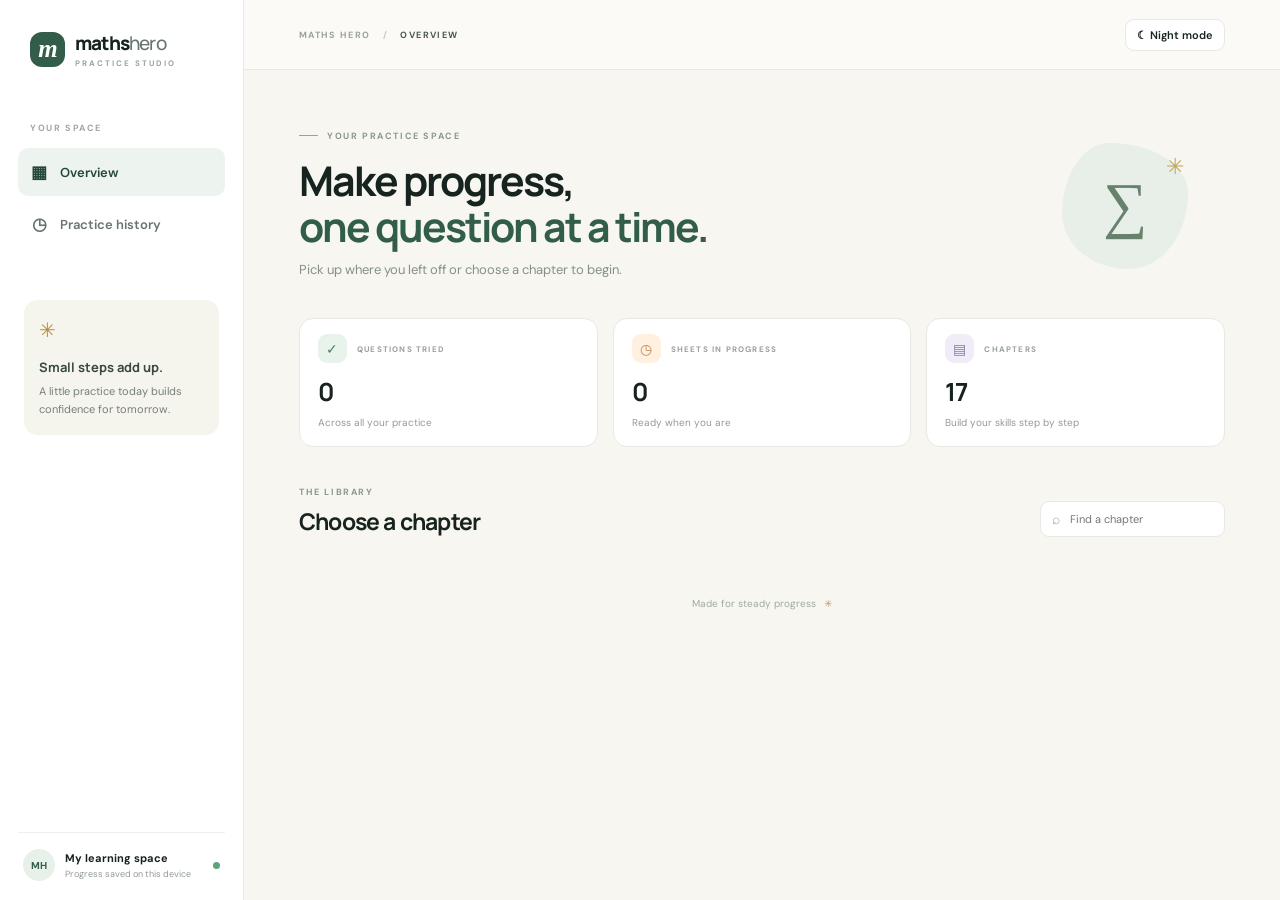
==== maths-hero-practice/index.html @ a399bcef "Add Maths Hero local practice app" ====
<!doctype html>
<html lang="en">
<head>
  <meta charset="utf-8"><meta name="viewport" content="width=device-width,initial-scale=1">
  <meta name="theme-color" content="#f7f6f1"><title>Maths Hero · Practice</title>
  <link rel="preconnect" href="https://fonts.googleapis.com"><link rel="preconnect" href="https://fonts.gstatic.com" crossorigin>
  <link href="https://fonts.googleapis.com/css2?family=DM+Sans:wght@400;500;600;700&family=Manrope:wght@400;500;600;700;800&display=swap" rel="stylesheet">
  <link rel="stylesheet" href="styles.css?v=night-mode-1">
</head>
<body>
  <div class="app-shell">
    <aside class="sidebar">
      <a class="brand" href="#home"><span class="brand-icon">m</span><span>maths<span class="brand-light">hero</span><small>PRACTICE STUDIO</small></span></a>
      <div class="side-label">YOUR SPACE</div>
      <button class="nav-item selected" data-page="home"><span class="nav-icon">▦</span> Overview</button>
      <button class="nav-item" data-page="review"><span class="nav-icon">◷</span> Practice history</button>
      <div class="sidebar-note"><span class="note-spark">✳</span><b>Small steps add up.</b><p>A little practice today builds confidence for tomorrow.</p></div>
      <div class="sidebar-bottom"><div class="avatar">MH</div><span><b>My learning space</b><small>Progress saved on this device</small></span><span class="online-dot"></span></div>
    </aside>
    <main class="main-area">
      <header class="topbar"><div class="crumb">MATHS HERO <span>/</span> <b id="top-context">OVERVIEW</b></div><div class="top-date" id="today"></div><button class="theme-toggle" id="theme-toggle" type="button" aria-label="Turn on night mode">☾ <span>Night mode</span></button><button class="mobile-menu" aria-label="Open menu">☰</button></header>
      <section id="home-page" class="page">
        <div class="welcome-row"><div><div class="eyebrow"><span class="eyebrow-line"></span> YOUR PRACTICE SPACE</div><h1>Make progress,<br><span>one question at a time.</span></h1><p class="lede">Pick up where you left off or choose a chapter to begin.</p></div><div class="welcome-mark"><span>∑</span><i>✳</i></div></div>
        <div class="stats-grid"><article class="stat-card"><div class="stat-top"><span class="stat-icon mint">✓</span><span class="stat-caption">QUESTIONS TRIED</span></div><strong id="stat-tried">0</strong><small>Across all your practice</small></article><article class="stat-card"><div class="stat-top"><span class="stat-icon peach">◷</span><span class="stat-caption">SHEETS IN PROGRESS</span></div><strong id="stat-active">0</strong><small>Ready when you are</small></article><article class="stat-card"><div class="stat-top"><span class="stat-icon lilac">▤</span><span class="stat-caption">CHAPTERS</span></div><strong id="stat-chapters">17</strong><small>Build your skills step by step</small></article></div>
        <div id="resume-wrap"></div>
        <div class="section-heading"><div><div class="eyebrow">THE LIBRARY</div><h2>Choose a chapter</h2></div><div class="search-wrap"><span>⌕</span><input id="chapter-search" placeholder="Find a chapter" aria-label="Find a chapter"></div></div>
        <div id="chapter-grid" class="chapter-grid"></div>
        <footer class="footer">Made for steady progress <span>✳</span></footer>
      </section>
      <section id="practice-page" class="page hidden"></section>
      <section id="review-page" class="page hidden"><div class="history-heading"><div><div class="eyebrow"><span class="eyebrow-line"></span> YOUR JOURNEY</div><h1 class="page-title">Practice history</h1><p class="lede">Your attempts, organized by chapter and practice sheet.</p></div><div class="history-actions"><button id="clear-history" class="clear-history" hidden>Clear history</button><button id="delete-progress" class="delete-progress" hidden>Delete all progress</button></div></div><div id="history-content"></div></section>
    </main>
  </div>
  <script src="app.js?v=night-mode-1"></script>
</body>
</html>
---- maths-hero-practice/styles.css ----
:root{--ink:#17231e;--muted:#78837c;--line:#e7e9e2;--paper:#f7f6f1;--white:#fff;--green:#315d49;--green-dark:#234636;--mint:#e4f1e9;--gold:#ecb84f;--sans:'DM Sans',sans-serif;--display:'Manrope',sans-serif}*{box-sizing:border-box}body{margin:0;background:var(--paper);color:var(--ink);font-family:var(--sans);font-size:14px}button,input{font:inherit}button{cursor:pointer}.app-shell{min-height:100vh;display:grid;grid-template-columns:244px 1fr}.sidebar{background:#fff;border-right:1px solid var(--line);padding:30px 18px 18px;display:flex;flex-direction:column;position:sticky;top:0;height:100vh}.brand{display:flex;align-items:center;gap:10px;color:var(--ink);text-decoration:none;font-family:var(--display);font-size:19px;font-weight:800;letter-spacing:-.8px;padding:0 12px}.brand-icon{width:35px;height:35px;border-radius:12px;background:var(--green);color:white;display:grid;place-items:center;font-family:Georgia,serif;font-size:25px;font-style:italic}.brand-light{font-weight:500;color:#68776e}.brand small{display:block;font:700 8px var(--sans);letter-spacing:2px;color:#9aa39c;margin-top:2px}.side-label{font-size:9px;letter-spacing:1.6px;color:#a1a8a1;font-weight:700;margin:54px 12px 12px}.nav-item{border:0;background:transparent;color:#68756d;text-align:left;padding:13px 12px;border-radius:10px;font-weight:600;font-size:13px;display:flex;gap:12px;align-items:center;margin:2px 0}.nav-item:hover,.nav-item.selected{background:#edf4ef;color:var(--green-dark)}.nav-icon{font-size:17px;width:18px;text-align:center}.sidebar-note{margin:50px 6px 0;background:#f5f4ed;border-radius:14px;padding:17px 15px;color:#39493f}.note-spark{display:block;color:#b58e43;font-size:20px;margin-bottom:15px}.sidebar-note b{font-family:var(--display);font-size:13px}.sidebar-note p{font-size:11px;line-height:1.6;color:#768077;margin:7px 0 0}.sidebar-bottom{margin-top:auto;border-top:1px solid #eff0eb;padding:16px 5px 1px;display:flex;align-items:center;gap:10px;font-size:11px}.avatar{width:32px;height:32px;border-radius:50%;background:#e7f0e9;display:grid;place-items:center;color:var(--green);font-weight:700;font-size:10px}.sidebar-bottom b,.sidebar-bottom small{display:block}.sidebar-bottom small{font-size:9px;color:#929b94;margin-top:3px}.online-dot{margin-left:auto;width:7px;height:7px;border-radius:50%;background:#5da579}.main-area{min-width:0}.topbar{height:70px;border-bottom:1px solid var(--line);display:flex;align-items:center;justify-content:space-between;padding:0 5.3%;background:rgba(255,255,255,.42)}.crumb{font-size:9px;font-weight:700;letter-spacing:1.35px;color:#9aa29b}.crumb span{padding:0 9px;color:#c5cac4}.crumb b{color:#48594f}.top-date{font-size:11px;color:#808a83}.mobile-menu{display:none;border:0;background:none;font-size:19px}.page{max-width:1190px;margin:auto;padding:48px 5.3% 32px}.welcome-row{display:flex;align-items:center;justify-content:space-between;min-height:175px}.eyebrow{font-size:9px;letter-spacing:1.6px;color:#8b978e;font-weight:700;display:flex;align-items:center;gap:9px}.eyebrow-line{display:inline-block;width:19px;height:1px;background:#bc9b5c}.welcome-row h1,.page-title{font:700 clamp(30px,3.2vw,43px)/1.13 var(--display);letter-spacing:-2px;margin:15px 0 10px}.welcome-row h1 span{color:var(--green)}.lede{color:#849087;font-size:13px;margin:0;line-height:1.7}.welcome-mark{width:126px;height:126px;background:#e8eee8;border-radius:38% 62% 47% 53%/56% 40% 60% 44%;display:grid;place-items:center;position:relative;margin-right:4%;color:#66816c}.welcome-mark span{font:italic 62px Georgia}.welcome-mark i{position:absolute;right:4px;top:9px;color:#c4a65e;font-style:normal;font-size:22px}.stats-grid{display:grid;grid-template-columns:repeat(3,1fr);gap:15px;margin:25px 0 26px}.stat-card{border:1px solid var(--line);background:#fff;border-radius:14px;padding:15px 18px 16px}.stat-top{display:flex;align-items:center;gap:10px}.stat-icon{width:29px;height:29px;border-radius:9px;display:grid;place-items:center;font-size:14px}.mint{background:#e8f4eb;color:#49815e}.peach{background:#fff0df;color:#bd8651}.lilac{background:#f0edf8;color:#897ab2}.stat-caption{font-size:8px;letter-spacing:1.2px;color:#99a199;font-weight:700}.stat-card strong{display:block;font:700 25px var(--display);letter-spacing:-1px;margin:11px 0 3px}.stat-card small{color:#929b94;font-size:10px}.resume-card{background:var(--green);color:white;border-radius:15px;padding:18px 22px;display:flex;align-items:center;justify-content:space-between;margin:0 0 36px;box-shadow:0 8px 25px #315d4917}.resume-copy{display:flex;align-items:center;gap:15px}.resume-icon{width:38px;height:38px;border-radius:12px;background:#ffffff1b;display:grid;place-items:center;font-size:17px}.resume-card small{font-size:9px;letter-spacing:1.2px;text-transform:uppercase;color:#c1d7c9}.resume-card b{display:block;font:700 15px var(--display);margin-top:4px}.resume-card p{font-size:10px;color:#c4d7ca;margin:4px 0 0}.resume-action{border:1px solid #ffffff55;background:#fff;color:var(--green);font-weight:700;border-radius:9px;padding:10px 15px;font-size:11px}.section-heading{display:flex;justify-content:space-between;align-items:end;margin:39px 0 17px}.section-heading h2{font:700 23px var(--display);letter-spacing:-.8px;margin:7px 0 0}.search-wrap{display:flex;gap:8px;align-items:center;border:1px solid var(--line);background:#fff;border-radius:9px;padding:0 11px;height:36px;color:#9ca59d}.search-wrap input{border:0;outline:0;width:145px;font-size:11px;color:var(--ink)}.chapter-grid{display:grid;grid-template-columns:repeat(3,1fr);gap:13px}.chapter-card{position:relative;text-align:left;border:1px solid var(--line);border-radius:13px;background:white;padding:16px 16px 13px;min-height:119px;transition:.18s;overflow:hidden;color:var(--ink)}.chapter-card:hover{transform:translateY(-2px);box-shadow:0 8px 22px #1e3d2812;border-color:#cbd9ce}.chapter-head{display:flex;justify-content:space-between;align-items:center;margin-bottom:13px}.chapter-num{font:700 9px var(--display);letter-spacing:.7px;color:#87968b}.chapter-symbol{width:28px;height:28px;border-radius:9px;display:grid;place-items:center;background:#f2f4ee;color:var(--green);font:italic 15px Georgia}.chapter-card h3{font:700 13px/1.35 var(--display);letter-spacing:-.2px;margin:0 0 6px}.chapter-meta{font-size:10px;color:#929a93}.chapter-status{position:absolute;right:15px;bottom:13px;color:var(--green);font-size:9px;font-weight:700}.chapter-status.muted{color:#a5aaa4}.chapter-progress{height:3px;background:#edf0eb;border-radius:4px;margin-top:13px;overflow:hidden}.chapter-progress span{display:block;height:100%;background:#6e9a79;border-radius:4px}.footer{text-align:center;margin:43px 0 0;color:#a0a8a0;font-size:10px}.footer span{color:#b79d60;padding-left:5px}.hidden{display:none!important}.sheet-list{display:grid;grid-template-columns:repeat(2,1fr);gap:12px;margin-top:24px}.sheet-card{background:white;border:1px solid var(--line);border-radius:13px;padding:19px;display:flex;align-items:center;gap:13px}.sheet-card .sheet-mark{width:38px;height:38px;border-radius:11px;background:#edf4ef;display:grid;place-items:center;color:var(--green);font-size:16px}.sheet-card h3{font:700 13px var(--display);margin:0 0 5px}.sheet-card p{font-size:10px;color:#8a948c;margin:0}.sheet-card button{margin-left:auto;border:0;background:var(--green);color:white;padding:9px 12px;border-radius:8px;font-size:10px;font-weight:700;white-space:nowrap}.back-link{border:0;background:none;padding:0;color:#6f7e73;font-size:11px;font-weight:600;margin:2px 0 24px}.practice-header{display:flex;align-items:center;justify-content:space-between;margin-bottom:24px}.practice-header button{border:1px solid var(--line);background:#fff;border-radius:8px;padding:9px 12px;color:#66736a;font-size:10px}.practice-card{background:white;border:1px solid var(--line);border-radius:18px;padding:26px;max-width:800px;margin:0 auto}.practice-card-top{display:flex;justify-content:space-between;align-items:center}.practice-card-top small{font-size:9px;color:#849087;letter-spacing:1px;font-weight:700}.progress-bar{height:5px;background:#eef0eb;border-radius:5px;margin:15px 0 29px}.progress-bar span{display:block;height:100%;background:#668f70;border-radius:5px;transition:width .2s}.question-label{font-size:10px;color:#9aa29a;letter-spacing:1px;font-weight:700}.question-text{font:600 clamp(23px,3vw,34px)/1.5 var(--display);letter-spacing:-.7px;margin:16px 0 24px;white-space:pre-wrap}.answer-row{display:flex;gap:10px}.answer-row input{height:45px;flex:1;border:1px solid #e3e7e0;border-radius:9px;padding:0 13px;outline-color:#6c9274}.primary-btn{border:0;border-radius:9px;background:var(--green);color:white;font-weight:700;padding:0 21px}.answer-feedback{margin:15px 0 0;padding:12px;background:#f7f6f1;border-radius:9px;color:#6b776e;font-size:11px;line-height:1.6}.rating-row{display:flex;gap:10px;margin-top:17px}.rating-row button{flex:1;border:1px solid var(--line);background:white;border-radius:9px;padding:11px 8px;font-size:10px;font-weight:700;color:#58675e}.rating-row button:hover{border-color:#a4b9a8;background:#f3f7f3}.completion{text-align:center;padding:44px 15px}.completion .complete-star{font-size:40px;color:#bd9b51}.completion h2{font:700 25px var(--display)}.completion p{color:#7c887f;line-height:1.7}.empty-state{background:#fff;border:1px solid var(--line);border-radius:13px;padding:22px;color:#7f8a82;font-size:12px;line-height:1.7;margin:20px 0}.history-list{margin-top:25px}.history-row{background:#fff;border:1px solid var(--line);border-radius:12px;padding:15px 17px;display:grid;grid-template-columns:1fr auto;gap:8px 15px;margin-bottom:9px}.history-row b{font:700 12px var(--display)}.history-row small{color:#89938b;font-size:10px}.history-row p{grid-column:1/-1;margin:3px 0 0;color:#5c6960;font-size:11px;line-height:1.6}.rating-pill{align-self:start;border-radius:20px;padding:5px 9px;font-size:9px;font-weight:700;background:#edf4ef;color:var(--green)}.rating-pill.review{background:#fff3e5;color:#a47743}.chapter-intro{display:flex;align-items:start;justify-content:space-between}.chapter-intro h1{margin-bottom:7px}.total-pill{border-radius:20px;background:#e9efe9;color:#5c7c64;padding:8px 12px;font-size:10px;font-weight:700;margin-top:22px}
@media(max-width:900px){.app-shell{grid-template-columns:205px 1fr}.chapter-grid{grid-template-columns:repeat(2,1fr)}.sidebar{padding-inline:12px}.page{padding-inline:4%}}
@media(max-width:650px){.app-shell{display:block}.sidebar{display:none;position:fixed;z-index:5;width:240px;box-shadow:8px 0 25px #18291b20}.sidebar.open{display:flex}.topbar{height:58px;padding:0 18px}.top-date{display:none}.mobile-menu{display:block}.page{padding:30px 18px}.welcome-row{min-height:160px}.welcome-mark{width:82px;height:82px;border-radius:30px}.welcome-mark span{font-size:45px}.welcome-row h1{font-size:32px}.stats-grid{gap:8px}.stat-card{padding:12px 10px}.stat-caption{font-size:7px;letter-spacing:.7px}.stat-card strong{font-size:22px}.stat-card small{font-size:8px}.chapter-grid{grid-template-columns:1fr;gap:9px}.chapter-card{min-height:108px}.section-heading{align-items:start;gap:12px;flex-direction:column}.search-wrap{width:100%}.search-wrap input{width:100%}.resume-card{padding:15px;gap:10px}.resume-action{padding:9px;font-size:9px}.sheet-list{grid-template-columns:1fr}.practice-card{padding:18px}.answer-row{flex-direction:column}.primary-btn{height:43px}.rating-row{flex-direction:column}.chapter-intro h1{font-size:32px}.total-pill{font-size:8px;padding:7px 9px}.welcome-mark{margin-right:0}}

.source-link{display:block;margin-top:6px;padding:0;border:0;background:transparent;color:#678170;font-size:9px;text-decoration:none}.source-link:hover{text-decoration:underline}.pdf-shade{position:fixed;inset:0;z-index:30;background:#14251dc9;display:grid;place-items:center;padding:24px}.pdf-dialog{width:min(1100px,100%);height:min(88vh,900px);background:#fff;border-radius:14px;overflow:hidden;display:flex;flex-direction:column;box-shadow:0 24px 80px #0005}.pdf-dialog header{height:48px;flex:none;display:flex;align-items:center;justify-content:space-between;padding:0 16px;border-bottom:1px solid var(--line);font-size:12px;font-weight:600}.pdf-close{width:30px;height:30px;border:0;border-radius:8px;background:#f2f4f0;color:var(--ink);font-size:22px;line-height:1}.pdf-dialog iframe{width:100%;height:100%;border:0;background:#f2f2f2}@media(max-width:600px){.pdf-shade{padding:8px}.pdf-dialog{height:94vh;border-radius:10px}}

.theme-toggle{border:1px solid var(--line);border-radius:9px;background:var(--white);color:var(--ink);padding:8px 11px;font-size:11px;font-weight:600;white-space:nowrap}.theme-toggle:hover{border-color:#9ab29e}
body.night-mode{--ink:#e8eee9;--muted:#a3aea6;--line:#343e38;--paper:#141916;--white:#1d2420;--green:#315d49;--green-dark:#c5d8ca;--mint:#263b2e;background:var(--paper);color:var(--ink);color-scheme:dark}
body.night-mode .sidebar,body.night-mode .stat-card,body.night-mode .chapter-card,body.night-mode .sheet-card,body.night-mode .practice-card,body.night-mode .history-row,body.night-mode .history-question,body.night-mode .wrong-answer,body.night-mode .empty-state,body.night-mode .resume-modal,body.night-mode .step-btn,body.night-mode .modal-secondary,body.night-mode .practice-header button,body.night-mode .rating-row button,body.night-mode .mcq-option,body.night-mode .search-wrap,body.night-mode .score-metrics>div{background:var(--white);color:var(--ink);border-color:var(--line)}
body.night-mode .topbar{background:#191f1b}body.night-mode .brand-light,body.night-mode .crumb b,body.night-mode .nav-item,body.night-mode .practice-header button,body.night-mode .history-row p,body.night-mode .history-question p,body.night-mode .wrong-answer p,body.night-mode .rating-row button,body.night-mode .mcq-option{color:#c4cec7}body.night-mode .nav-item:hover,body.night-mode .nav-item.selected{background:#26362c;color:#d3e4d7}body.night-mode .sidebar-note{background:#222a25;color:#e2e9e3}body.night-mode .sidebar-note p,body.night-mode .lede,body.night-mode .top-date,body.night-mode .question-text,body.night-mode .answer-feedback,body.night-mode .wrong-answer .answer-explanation{color:#b4c0b7}body.night-mode .sidebar-bottom{border-color:var(--line)}body.night-mode .avatar,body.night-mode .stat-icon.mint{background:#263b2e;color:#add0b4}body.night-mode .welcome-mark{background:#202b24;color:#9db8a2}body.night-mode .search-wrap input,body.night-mode .answer-row input,body.night-mode .jump-control input{background:#151b17;color:var(--ink);border-color:#3a453e}body.night-mode .progress-bar{background:#303a33}body.night-mode .answer-feedback,body.night-mode .wrong-answer .answer-explanation{background:#232b25}body.night-mode .answer-feedback.right{background:#20372a;color:#a9d2b0}body.night-mode .answer-feedback.wrong{background:#382720;color:#edb497}body.night-mode .answer-feedback.neutral{background:#292b25;color:#d0c8a7}body.night-mode .rating-pill,body.night-mode .total-pill{background:#26392d;color:#bad4c0}body.night-mode .rating-pill.review{background:#3a3023;color:#e3c18e}body.night-mode .delete-progress{background:#352321;color:#f0a9a0;border-color:#66403b}body.night-mode .clear-history{background:#202722;color:#c6d0c8;border-color:var(--line)}body.night-mode .pdf-dialog{background:#1d2420;color:var(--ink)}body.night-mode .pdf-dialog header{background:#1d2420;border-color:var(--line)}body.night-mode .pdf-close{background:#2b342e;color:var(--ink)}body.night-mode .theme-toggle{background:#202722;color:#e1e9e3;border-color:#3b463e}
@media(max-width:650px){.theme-toggle{padding:7px 8px;font-size:10px}.theme-toggle span{display:none}}
.sheet-info{min-width:0;flex:1}
.chapter-card{display:flex;flex-direction:column;align-items:stretch;min-height:148px}
.chapter-card .chapter-progress{margin-top:auto}
.chapter-card .chapter-status{position:static;align-self:flex-end;margin-top:8px;line-height:1.4}
.history-heading{display:flex;align-items:center;justify-content:space-between;gap:18px}
.history-actions{display:flex;align-items:center;gap:9px;flex-wrap:wrap;justify-content:flex-end}
.clear-history{flex:none;border:1px solid var(--line);border-radius:8px;background:#fff;color:#758078;padding:9px 13px;font-size:10px;font-weight:600}
.clear-history:hover{border-color:#d7b6aa;color:#9c5545;background:#fffaf8}
.delete-progress{flex:none;border:1px solid #efcfca;border-radius:8px;background:#fff5f3;color:#a34036;padding:9px 13px;font-size:10px;font-weight:700}
.delete-progress:hover{border-color:#d98f84;background:#fde9e5;color:#8c2f27}
.clear-history[hidden]{display:none}
.delete-progress[hidden]{display:none}
.history-session{font:inherit;color:inherit;text-align:left;width:100%;cursor:pointer;transition:border-color .15s,box-shadow .15s}
.history-session:hover{border-color:#bfd0c2;box-shadow:0 5px 16px #1e3d280c}
.history-session>span:first-child{min-width:0}
.history-session b,.history-session small{display:block}
.history-session b{margin-bottom:5px}
.history-question{background:#fff;border:1px solid var(--line);border-radius:12px;padding:18px 20px;margin:10px 0}
.history-question-top{display:flex;justify-content:space-between;align-items:center;gap:12px;color:#929b94;font-size:9px;font-weight:700;letter-spacing:.8px}
.history-question-prompt{margin:16px 0;color:var(--ink);font:600 17px/1.6 var(--sans);white-space:pre-wrap}
.history-question-prompt .question-translation{font-size:15px}
.history-question p{margin:7px 0;color:#657168;font-size:11px;line-height:1.65}
.history-question p b{color:var(--ink)}
.history-detail-header{margin:0 0 20px}
.history-detail-header .back-link{display:block;margin-bottom:18px}
.history-detail-header h2{font:700 21px var(--display);margin:8px 0 5px}
.question-text{max-width:760px;font:600 clamp(21px,2.5vw,28px)/1.5 var(--display);letter-spacing:-.35px;margin:18px 0 25px}
.mcq-group{min-width:0;border:0;margin:0;padding:0}
.mcq-group legend.question-text{display:block;float:none;width:100%;padding:0}
.question-primary{display:block}
.question-translation{display:block;margin-top:14px;padding:11px 14px;border-left:2px solid #dce6dc;border-radius:0 9px 9px 0;background:#f8f9f6;color:#59685e;font:500 clamp(16px,1.7vw,19px)/1.75 'Nirmala UI','Noto Sans Devanagari',var(--sans);letter-spacing:0}
.mcq-options{display:grid;grid-template-columns:1fr 1fr;gap:12px;margin:6px 0 16px}
.mcq-option{position:relative;min-height:56px;border:1px solid #e3e8e1;border-radius:10px;background:#fff;color:#34443a;text-align:left;padding:12px 14px;display:flex;align-items:center;gap:12px;line-height:1.45;transition:.15s;cursor:pointer}
.mcq-input{position:absolute;width:1px;height:1px;opacity:0;pointer-events:none}
.mcq-option:focus-within{outline:3px solid #a7c1aa;outline-offset:2px}
.mcq-option:hover{border-color:#9bb5a0;background:#f8fbf8}
.mcq-option.selected{border:1.5px solid #537b5d;background:#eff6f0;color:#264b34}
.option-letter{width:26px;height:26px;flex:none;border-radius:50%;background:#f0f2ed;display:grid;place-items:center;font-size:10px;font-weight:700;color:#708076}
.selected .option-letter{background:#dbeadd;color:#315d49}.option-check{margin-left:auto;color:#315d49;font-weight:800}
.answer-feedback.right{background:#edf6ef;color:#3c7450}.answer-feedback.wrong{background:#fff1e9;color:#a85f3d}.answer-feedback.neutral{background:#f6f5ef}
.question-controls{border-top:1px solid #eef0eb;margin-top:24px;padding-top:16px;display:flex;align-items:center;justify-content:space-between;gap:10px}
.step-btn,.modal-secondary{background:#fff;border:1px solid var(--line);border-radius:8px;padding:9px 12px;color:#59685e;font-weight:600;font-size:10px}
.step-btn:disabled{opacity:.38;cursor:default}.jump-control{font-size:10px;color:#849087;display:flex;align-items:center;gap:6px}
.jump-control input{width:58px;border:1px solid var(--line);border-radius:6px;padding:6px;text-align:center;color:var(--ink)}
.submit-row{display:flex;align-items:center;justify-content:space-between;margin-top:15px;color:#879188;font-size:10px}
.submit-practice{border:0;background:#315d49;color:#fff;font-size:10px;font-weight:700;padding:10px 15px;border-radius:8px}
.modal-shade{position:fixed;inset:0;background:#14251db3;display:grid;place-items:center;z-index:10;padding:20px}
.resume-modal{width:min(460px,100%);border-radius:17px;background:#fff;padding:26px;box-shadow:0 20px 70px #1022184d}
.resume-modal h2{font:700 23px var(--display);letter-spacing:-.7px;margin:12px 0 8px}.resume-modal p{font-size:12px;color:#77837a;line-height:1.8;margin:0 0 20px}
.modal-actions{display:flex;justify-content:flex-end;gap:8px;flex-wrap:wrap}.modal-actions .primary-btn{padding:0 16px;height:37px;font-size:10px}
.score-number{font:800 48px var(--display);letter-spacing:-2px;color:var(--green);margin:18px 0 2px}
.score-number span{font-size:22px;color:#91a096;letter-spacing:-1px}.report-actions{display:flex;justify-content:center;gap:9px;margin-top:22px}
.report-actions .primary-btn{height:41px;padding:0 16px;font-size:10px}
@media(max-width:900px){.sheet-list{grid-template-columns:1fr}.sheet-card{min-width:0}.sheet-card p{line-height:1.5}.sheet-card button{flex:none}}
@media(max-width:650px){.mcq-options{grid-template-columns:1fr}.question-controls{gap:6px}.jump-control{font-size:9px}.jump-control input{width:48px}.step-btn{padding:8px}.submit-row{align-items:flex-start;gap:8px}.report-actions{flex-direction:column}.report-actions button{height:42px}}
.review-section{max-width:850px;margin:28px auto 0}.review-section>.eyebrow{color:#9a7150}.review-section h2{font:700 21px var(--display);margin:8px 0 16px}.review-section h2 span{font:600 12px var(--sans);color:var(--muted);margin-left:5px}.wrong-answer{background:white;border:1px solid var(--line);border-radius:13px;padding:20px 22px;margin:10px 0}.wrong-answer .question-label{font-size:9px;color:#a47743}.wrong-answer h3{font:600 15px/1.6 var(--sans);white-space:pre-wrap;margin:7px 0 13px}.wrong-answer p{font-size:12px;color:#657168;line-height:1.65;margin:7px 0}.wrong-answer p b{color:var(--ink)}.wrong-answer .answer-explanation{background:#f5f7f2;border-radius:9px;padding:11px 13px;margin-top:13px}.practice-card.completion{max-width:850px;margin:0 auto}
.question-meta{display:flex;align-items:center;justify-content:space-between}.question-clock{display:flex;align-items:baseline;gap:8px;color:var(--green)}.question-clock span,.score-metrics small{font-size:8px;font-weight:700;letter-spacing:1px;color:#99a199}.question-clock b{font:700 15px var(--display);font-variant-numeric:tabular-nums}.score-metrics{display:flex;justify-content:center;gap:12px;margin:18px auto}.score-metrics>div{min-width:150px;border:1px solid var(--line);border-radius:10px;padding:11px 14px}.score-metrics small,.score-metrics b{display:block}.score-metrics b{font:700 19px var(--display);margin-top:5px}.wrong-page-heading{max-width:850px;margin:0 auto 20px}.wrong-page-heading .page-title{margin:9px 0 5px}
.wrong-count{align-self:center;color:var(--muted);font-size:11px}
body.night-mode .welcome-row h1 span{color:#a6c6ad}body.night-mode .chapter-symbol{background:#2b342e;color:#c7dccb}body.night-mode .chapter-progress{background:#303a33}body.night-mode .chapter-status{color:#b5d0ba}body.night-mode .chapter-card:hover{border-color:#53685a;box-shadow:0 8px 22px #0003}body.night-mode .stat-icon.peach{background:#3a3023;color:#e0bd82}body.night-mode .stat-icon.lilac{background:#322d3e;color:#c2b1e2}body.night-mode .stat-caption,body.night-mode .chapter-num,body.night-mode .question-label,body.night-mode .side-label{color:#aab5ad}body.night-mode .chapter-meta,body.night-mode .stat-card small,body.night-mode .sidebar-bottom small{color:#aab3ac}body.night-mode .mcq-option:hover,body.night-mode .rating-row button:hover{background:#253029;border-color:#67806d}
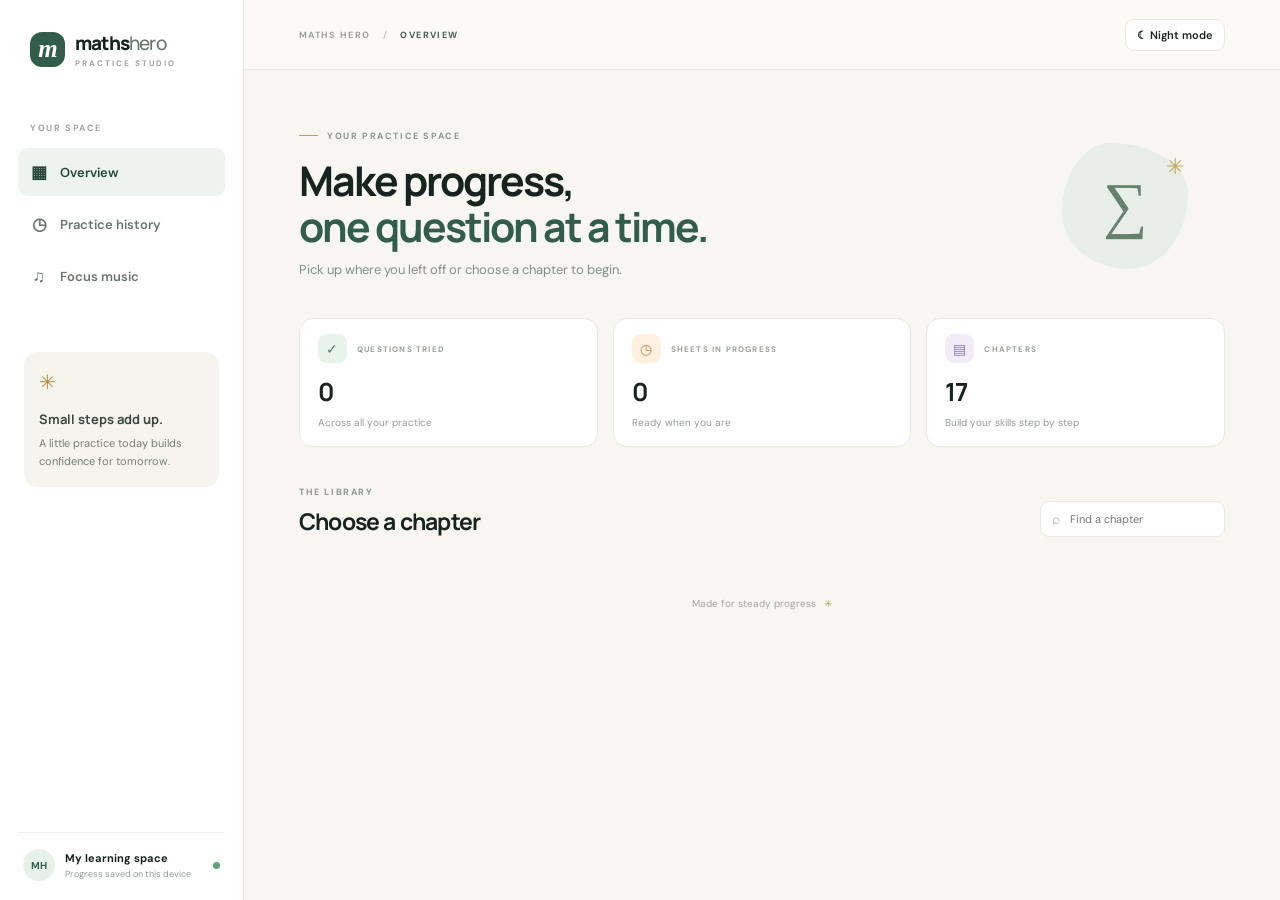
==== commit e9959f55: "Refresh practice app assets for fraction rendering" ====
--- a/maths-hero-practice/index.html
+++ b/maths-hero-practice/index.html
@@ -5,7 +5,7 @@
   <meta name="theme-color" content="#f7f6f1"><title>Maths Hero · Practice</title>
   <link rel="preconnect" href="https://fonts.googleapis.com"><link rel="preconnect" href="https://fonts.gstatic.com" crossorigin>
   <link href="https://fonts.googleapis.com/css2?family=DM+Sans:wght@400;500;600;700&family=Manrope:wght@400;500;600;700;800&display=swap" rel="stylesheet">
-  <link rel="stylesheet" href="styles.css?v=night-mode-1">
+  <link rel="stylesheet" href="styles.css?v=format-mcq-fractions-20261017">
 </head>
 <body>
   <div class="app-shell">
@@ -14,6 +14,7 @@
       <div class="side-label">YOUR SPACE</div>
       <button class="nav-item selected" data-page="home"><span class="nav-icon">▦</span> Overview</button>
       <button class="nav-item" data-page="review"><span class="nav-icon">◷</span> Practice history</button>
+      <button class="nav-item" data-page="music"><span class="nav-icon">♫</span> Focus music</button>
       <div class="sidebar-note"><span class="note-spark">✳</span><b>Small steps add up.</b><p>A little practice today builds confidence for tomorrow.</p></div>
       <div class="sidebar-bottom"><div class="avatar">MH</div><span><b>My learning space</b><small>Progress saved on this device</small></span><span class="online-dot"></span></div>
     </aside>
@@ -28,9 +29,31 @@
         <footer class="footer">Made for steady progress <span>✳</span></footer>
       </section>
       <section id="practice-page" class="page hidden"></section>
+      <section id="music-page" class="page hidden">
+        <div class="music-heading"><div><div class="eyebrow"><span class="eyebrow-line"></span> STUDY MODE</div><h1 class="page-title">Focus music</h1><p class="lede">Play long tracks or playlists from your Navidrome library while you study.</p></div><div class="music-mark" aria-hidden="true">♫</div></div>
+        <form id="music-connect-form" class="music-connect-card">
+          <div class="music-card-heading"><div><div class="eyebrow">YOUR MUSIC SERVER</div><h2>Connect Navidrome</h2><p>Create your account at <a href="http://127.0.0.1:4533" target="_blank" rel="noopener">Navidrome setup ↗</a>, then sign in here. Remembered credentials are encrypted for your Windows account.</p></div><span class="music-server-icon">♫</span></div>
+          <div class="music-connect-fields"><label>Server address<input id="music-server-url" type="url" placeholder="http://localhost:4533" required autocomplete="url"></label><label>Username<input id="music-username" type="text" placeholder="Navidrome username" required autocomplete="username"></label><label>Password<input id="music-password" type="password" placeholder="Navidrome password" required autocomplete="current-password"></label></div>
+          <label class="music-remember"><input id="music-remember" type="checkbox" checked><span>Remember this connection on this Windows account</span></label>
+          <div class="music-connect-actions"><p id="music-status" role="status">Your Navidrome server needs a music library and at least one playlist.</p><button class="primary-btn" id="music-connect" type="submit">Connect</button></div>
+          <div class="music-error" id="music-error" role="alert"></div>
+        </form>
+        <section class="music-library-card hidden" id="music-library">
+          <div class="music-card-heading"><div><div class="eyebrow">YOUR LIBRARY</div><h2>Choose a focus playlist</h2><p id="music-playlist-count">Your playlists from Navidrome.</p></div><button class="music-disconnect" id="music-disconnect" type="button">Disconnect</button></div>
+          <div class="music-playlist-picker"><label for="music-playlist">PLAYLIST</label><select id="music-playlist"><option value="">Choose a playlist</option></select></div>
+          <div id="music-track-list" class="music-track-list"><div class="music-empty">Connect to see your playlists.</div></div>
+          <p class="music-note">Playback continues when you switch to Overview, a chapter, or Practice history.</p>
+        </section>
+      </section>
       <section id="review-page" class="page hidden"><div class="history-heading"><div><div class="eyebrow"><span class="eyebrow-line"></span> YOUR JOURNEY</div><h1 class="page-title">Practice history</h1><p class="lede">Your attempts, organized by chapter and practice sheet.</p></div><div class="history-actions"><button id="clear-history" class="clear-history" hidden>Clear history</button><button id="delete-progress" class="delete-progress" hidden>Delete all progress</button></div></div><div id="history-content"></div></section>
     </main>
   </div>
-  <script src="app.js?v=night-mode-1"></script>
+  <div id="music-dock" class="music-dock hidden"><div class="music-dock-now"><span class="music-playing-indicator">♫</span><span><small>NOW PLAYING</small><b id="music-now-title">Choose a focus track</b></span></div><audio id="focus-audio" controls preload="none"></audio></div>
+  <script src="app.js?v=format-mcq-fractions-20261017"></script>
 </body>
 </html>
+
+
+
+
+
--- a/maths-hero-practice/styles.css
+++ b/maths-hero-practice/styles.css
@@ -1,70 +1,80 @@
-:root{--ink:#17231e;--muted:#78837c;--line:#e7e9e2;--paper:#f7f6f1;--white:#fff;--green:#315d49;--green-dark:#234636;--mint:#e4f1e9;--gold:#ecb84f;--sans:'DM Sans',sans-serif;--display:'Manrope',sans-serif}*{box-sizing:border-box}body{margin:0;background:var(--paper);color:var(--ink);font-family:var(--sans);font-size:14px}button,input{font:inherit}button{cursor:pointer}.app-shell{min-height:100vh;display:grid;grid-template-columns:244px 1fr}.sidebar{background:#fff;border-right:1px solid var(--line);padding:30px 18px 18px;display:flex;flex-direction:column;position:sticky;top:0;height:100vh}.brand{display:flex;align-items:center;gap:10px;color:var(--ink);text-decoration:none;font-family:var(--display);font-size:19px;font-weight:800;letter-spacing:-.8px;padding:0 12px}.brand-icon{width:35px;height:35px;border-radius:12px;background:var(--green);color:white;display:grid;place-items:center;font-family:Georgia,serif;font-size:25px;font-style:italic}.brand-light{font-weight:500;color:#68776e}.brand small{display:block;font:700 8px var(--sans);letter-spacing:2px;color:#9aa39c;margin-top:2px}.side-label{font-size:9px;letter-spacing:1.6px;color:#a1a8a1;font-weight:700;margin:54px 12px 12px}.nav-item{border:0;background:transparent;color:#68756d;text-align:left;padding:13px 12px;border-radius:10px;font-weight:600;font-size:13px;display:flex;gap:12px;align-items:center;margin:2px 0}.nav-item:hover,.nav-item.selected{background:#edf4ef;color:var(--green-dark)}.nav-icon{font-size:17px;width:18px;text-align:center}.sidebar-note{margin:50px 6px 0;background:#f5f4ed;border-radius:14px;padding:17px 15px;color:#39493f}.note-spark{display:block;color:#b58e43;font-size:20px;margin-bottom:15px}.sidebar-note b{font-family:var(--display);font-size:13px}.sidebar-note p{font-size:11px;line-height:1.6;color:#768077;margin:7px 0 0}.sidebar-bottom{margin-top:auto;border-top:1px solid #eff0eb;padding:16px 5px 1px;display:flex;align-items:center;gap:10px;font-size:11px}.avatar{width:32px;height:32px;border-radius:50%;background:#e7f0e9;display:grid;place-items:center;color:var(--green);font-weight:700;font-size:10px}.sidebar-bottom b,.sidebar-bottom small{display:block}.sidebar-bottom small{font-size:9px;color:#929b94;margin-top:3px}.online-dot{margin-left:auto;width:7px;height:7px;border-radius:50%;background:#5da579}.main-area{min-width:0}.topbar{height:70px;border-bottom:1px solid var(--line);display:flex;align-items:center;justify-content:space-between;padding:0 5.3%;background:rgba(255,255,255,.42)}.crumb{font-size:9px;font-weight:700;letter-spacing:1.35px;color:#9aa29b}.crumb span{padding:0 9px;color:#c5cac4}.crumb b{color:#48594f}.top-date{font-size:11px;color:#808a83}.mobile-menu{display:none;border:0;background:none;font-size:19px}.page{max-width:1190px;margin:auto;padding:48px 5.3% 32px}.welcome-row{display:flex;align-items:center;justify-content:space-between;min-height:175px}.eyebrow{font-size:9px;letter-spacing:1.6px;color:#8b978e;font-weight:700;display:flex;align-items:center;gap:9px}.eyebrow-line{display:inline-block;width:19px;height:1px;background:#bc9b5c}.welcome-row h1,.page-title{font:700 clamp(30px,3.2vw,43px)/1.13 var(--display);letter-spacing:-2px;margin:15px 0 10px}.welcome-row h1 span{color:var(--green)}.lede{color:#849087;font-size:13px;margin:0;line-height:1.7}.welcome-mark{width:126px;height:126px;background:#e8eee8;border-radius:38% 62% 47% 53%/56% 40% 60% 44%;display:grid;place-items:center;position:relative;margin-right:4%;color:#66816c}.welcome-mark span{font:italic 62px Georgia}.welcome-mark i{position:absolute;right:4px;top:9px;color:#c4a65e;font-style:normal;font-size:22px}.stats-grid{display:grid;grid-template-columns:repeat(3,1fr);gap:15px;margin:25px 0 26px}.stat-card{border:1px solid var(--line);background:#fff;border-radius:14px;padding:15px 18px 16px}.stat-top{display:flex;align-items:center;gap:10px}.stat-icon{width:29px;height:29px;border-radius:9px;display:grid;place-items:center;font-size:14px}.mint{background:#e8f4eb;color:#49815e}.peach{background:#fff0df;color:#bd8651}.lilac{background:#f0edf8;color:#897ab2}.stat-caption{font-size:8px;letter-spacing:1.2px;color:#99a199;font-weight:700}.stat-card strong{display:block;font:700 25px var(--display);letter-spacing:-1px;margin:11px 0 3px}.stat-card small{color:#929b94;font-size:10px}.resume-card{background:var(--green);color:white;border-radius:15px;padding:18px 22px;display:flex;align-items:center;justify-content:space-between;margin:0 0 36px;box-shadow:0 8px 25px #315d4917}.resume-copy{display:flex;align-items:center;gap:15px}.resume-icon{width:38px;height:38px;border-radius:12px;background:#ffffff1b;display:grid;place-items:center;font-size:17px}.resume-card small{font-size:9px;letter-spacing:1.2px;text-transform:uppercase;color:#c1d7c9}.resume-card b{display:block;font:700 15px var(--display);margin-top:4px}.resume-card p{font-size:10px;color:#c4d7ca;margin:4px 0 0}.resume-action{border:1px solid #ffffff55;background:#fff;color:var(--green);font-weight:700;border-radius:9px;padding:10px 15px;font-size:11px}.section-heading{display:flex;justify-content:space-between;align-items:end;margin:39px 0 17px}.section-heading h2{font:700 23px var(--display);letter-spacing:-.8px;margin:7px 0 0}.search-wrap{display:flex;gap:8px;align-items:center;border:1px solid var(--line);background:#fff;border-radius:9px;padding:0 11px;height:36px;color:#9ca59d}.search-wrap input{border:0;outline:0;width:145px;font-size:11px;color:var(--ink)}.chapter-grid{display:grid;grid-template-columns:repeat(3,1fr);gap:13px}.chapter-card{position:relative;text-align:left;border:1px solid var(--line);border-radius:13px;background:white;padding:16px 16px 13px;min-height:119px;transition:.18s;overflow:hidden;color:var(--ink)}.chapter-card:hover{transform:translateY(-2px);box-shadow:0 8px 22px #1e3d2812;border-color:#cbd9ce}.chapter-head{display:flex;justify-content:space-between;align-items:center;margin-bottom:13px}.chapter-num{font:700 9px var(--display);letter-spacing:.7px;color:#87968b}.chapter-symbol{width:28px;height:28px;border-radius:9px;display:grid;place-items:center;background:#f2f4ee;color:var(--green);font:italic 15px Georgia}.chapter-card h3{font:700 13px/1.35 var(--display);letter-spacing:-.2px;margin:0 0 6px}.chapter-meta{font-size:10px;color:#929a93}.chapter-status{position:absolute;right:15px;bottom:13px;color:var(--green);font-size:9px;font-weight:700}.chapter-status.muted{color:#a5aaa4}.chapter-progress{height:3px;background:#edf0eb;border-radius:4px;margin-top:13px;overflow:hidden}.chapter-progress span{display:block;height:100%;background:#6e9a79;border-radius:4px}.footer{text-align:center;margin:43px 0 0;color:#a0a8a0;font-size:10px}.footer span{color:#b79d60;padding-left:5px}.hidden{display:none!important}.sheet-list{display:grid;grid-template-columns:repeat(2,1fr);gap:12px;margin-top:24px}.sheet-card{background:white;border:1px solid var(--line);border-radius:13px;padding:19px;display:flex;align-items:center;gap:13px}.sheet-card .sheet-mark{width:38px;height:38px;border-radius:11px;background:#edf4ef;display:grid;place-items:center;color:var(--green);font-size:16px}.sheet-card h3{font:700 13px var(--display);margin:0 0 5px}.sheet-card p{font-size:10px;color:#8a948c;margin:0}.sheet-card button{margin-left:auto;border:0;background:var(--green);color:white;padding:9px 12px;border-radius:8px;font-size:10px;font-weight:700;white-space:nowrap}.back-link{border:0;background:none;padding:0;color:#6f7e73;font-size:11px;font-weight:600;margin:2px 0 24px}.practice-header{display:flex;align-items:center;justify-content:space-between;margin-bottom:24px}.practice-header button{border:1px solid var(--line);background:#fff;border-radius:8px;padding:9px 12px;color:#66736a;font-size:10px}.practice-card{background:white;border:1px solid var(--line);border-radius:18px;padding:26px;max-width:800px;margin:0 auto}.practice-card-top{display:flex;justify-content:space-between;align-items:center}.practice-card-top small{font-size:9px;color:#849087;letter-spacing:1px;font-weight:700}.progress-bar{height:5px;background:#eef0eb;border-radius:5px;margin:15px 0 29px}.progress-bar span{display:block;height:100%;background:#668f70;border-radius:5px;transition:width .2s}.question-label{font-size:10px;color:#9aa29a;letter-spacing:1px;font-weight:700}.question-text{font:600 clamp(23px,3vw,34px)/1.5 var(--display);letter-spacing:-.7px;margin:16px 0 24px;white-space:pre-wrap}.answer-row{display:flex;gap:10px}.answer-row input{height:45px;flex:1;border:1px solid #e3e7e0;border-radius:9px;padding:0 13px;outline-color:#6c9274}.primary-btn{border:0;border-radius:9px;background:var(--green);color:white;font-weight:700;padding:0 21px}.answer-feedback{margin:15px 0 0;padding:12px;background:#f7f6f1;border-radius:9px;color:#6b776e;font-size:11px;line-height:1.6}.rating-row{display:flex;gap:10px;margin-top:17px}.rating-row button{flex:1;border:1px solid var(--line);background:white;border-radius:9px;padding:11px 8px;font-size:10px;font-weight:700;color:#58675e}.rating-row button:hover{border-color:#a4b9a8;background:#f3f7f3}.completion{text-align:center;padding:44px 15px}.completion .complete-star{font-size:40px;color:#bd9b51}.completion h2{font:700 25px var(--display)}.completion p{color:#7c887f;line-height:1.7}.empty-state{background:#fff;border:1px solid var(--line);border-radius:13px;padding:22px;color:#7f8a82;font-size:12px;line-height:1.7;margin:20px 0}.history-list{margin-top:25px}.history-row{background:#fff;border:1px solid var(--line);border-radius:12px;padding:15px 17px;display:grid;grid-template-columns:1fr auto;gap:8px 15px;margin-bottom:9px}.history-row b{font:700 12px var(--display)}.history-row small{color:#89938b;font-size:10px}.history-row p{grid-column:1/-1;margin:3px 0 0;color:#5c6960;font-size:11px;line-height:1.6}.rating-pill{align-self:start;border-radius:20px;padding:5px 9px;font-size:9px;font-weight:700;background:#edf4ef;color:var(--green)}.rating-pill.review{background:#fff3e5;color:#a47743}.chapter-intro{display:flex;align-items:start;justify-content:space-between}.chapter-intro h1{margin-bottom:7px}.total-pill{border-radius:20px;background:#e9efe9;color:#5c7c64;padding:8px 12px;font-size:10px;font-weight:700;margin-top:22px}
-@media(max-width:900px){.app-shell{grid-template-columns:205px 1fr}.chapter-grid{grid-template-columns:repeat(2,1fr)}.sidebar{padding-inline:12px}.page{padding-inline:4%}}
-@media(max-width:650px){.app-shell{display:block}.sidebar{display:none;position:fixed;z-index:5;width:240px;box-shadow:8px 0 25px #18291b20}.sidebar.open{display:flex}.topbar{height:58px;padding:0 18px}.top-date{display:none}.mobile-menu{display:block}.page{padding:30px 18px}.welcome-row{min-height:160px}.welcome-mark{width:82px;height:82px;border-radius:30px}.welcome-mark span{font-size:45px}.welcome-row h1{font-size:32px}.stats-grid{gap:8px}.stat-card{padding:12px 10px}.stat-caption{font-size:7px;letter-spacing:.7px}.stat-card strong{font-size:22px}.stat-card small{font-size:8px}.chapter-grid{grid-template-columns:1fr;gap:9px}.chapter-card{min-height:108px}.section-heading{align-items:start;gap:12px;flex-direction:column}.search-wrap{width:100%}.search-wrap input{width:100%}.resume-card{padding:15px;gap:10px}.resume-action{padding:9px;font-size:9px}.sheet-list{grid-template-columns:1fr}.practice-card{padding:18px}.answer-row{flex-direction:column}.primary-btn{height:43px}.rating-row{flex-direction:column}.chapter-intro h1{font-size:32px}.total-pill{font-size:8px;padding:7px 9px}.welcome-mark{margin-right:0}}
-
-.source-link{display:block;margin-top:6px;padding:0;border:0;background:transparent;color:#678170;font-size:9px;text-decoration:none}.source-link:hover{text-decoration:underline}.pdf-shade{position:fixed;inset:0;z-index:30;background:#14251dc9;display:grid;place-items:center;padding:24px}.pdf-dialog{width:min(1100px,100%);height:min(88vh,900px);background:#fff;border-radius:14px;overflow:hidden;display:flex;flex-direction:column;box-shadow:0 24px 80px #0005}.pdf-dialog header{height:48px;flex:none;display:flex;align-items:center;justify-content:space-between;padding:0 16px;border-bottom:1px solid var(--line);font-size:12px;font-weight:600}.pdf-close{width:30px;height:30px;border:0;border-radius:8px;background:#f2f4f0;color:var(--ink);font-size:22px;line-height:1}.pdf-dialog iframe{width:100%;height:100%;border:0;background:#f2f2f2}@media(max-width:600px){.pdf-shade{padding:8px}.pdf-dialog{height:94vh;border-radius:10px}}
-
-.theme-toggle{border:1px solid var(--line);border-radius:9px;background:var(--white);color:var(--ink);padding:8px 11px;font-size:11px;font-weight:600;white-space:nowrap}.theme-toggle:hover{border-color:#9ab29e}
-body.night-mode{--ink:#e8eee9;--muted:#a3aea6;--line:#343e38;--paper:#141916;--white:#1d2420;--green:#315d49;--green-dark:#c5d8ca;--mint:#263b2e;background:var(--paper);color:var(--ink);color-scheme:dark}
-body.night-mode .sidebar,body.night-mode .stat-card,body.night-mode .chapter-card,body.night-mode .sheet-card,body.night-mode .practice-card,body.night-mode .history-row,body.night-mode .history-question,body.night-mode .wrong-answer,body.night-mode .empty-state,body.night-mode .resume-modal,body.night-mode .step-btn,body.night-mode .modal-secondary,body.night-mode .practice-header button,body.night-mode .rating-row button,body.night-mode .mcq-option,body.night-mode .search-wrap,body.night-mode .score-metrics>div{background:var(--white);color:var(--ink);border-color:var(--line)}
-body.night-mode .topbar{background:#191f1b}body.night-mode .brand-light,body.night-mode .crumb b,body.night-mode .nav-item,body.night-mode .practice-header button,body.night-mode .history-row p,body.night-mode .history-question p,body.night-mode .wrong-answer p,body.night-mode .rating-row button,body.night-mode .mcq-option{color:#c4cec7}body.night-mode .nav-item:hover,body.night-mode .nav-item.selected{background:#26362c;color:#d3e4d7}body.night-mode .sidebar-note{background:#222a25;color:#e2e9e3}body.night-mode .sidebar-note p,body.night-mode .lede,body.night-mode .top-date,body.night-mode .question-text,body.night-mode .answer-feedback,body.night-mode .wrong-answer .answer-explanation{color:#b4c0b7}body.night-mode .sidebar-bottom{border-color:var(--line)}body.night-mode .avatar,body.night-mode .stat-icon.mint{background:#263b2e;color:#add0b4}body.night-mode .welcome-mark{background:#202b24;color:#9db8a2}body.night-mode .search-wrap input,body.night-mode .answer-row input,body.night-mode .jump-control input{background:#151b17;color:var(--ink);border-color:#3a453e}body.night-mode .progress-bar{background:#303a33}body.night-mode .answer-feedback,body.night-mode .wrong-answer .answer-explanation{background:#232b25}body.night-mode .answer-feedback.right{background:#20372a;color:#a9d2b0}body.night-mode .answer-feedback.wrong{background:#382720;color:#edb497}body.night-mode .answer-feedback.neutral{background:#292b25;color:#d0c8a7}body.night-mode .rating-pill,body.night-mode .total-pill{background:#26392d;color:#bad4c0}body.night-mode .rating-pill.review{background:#3a3023;color:#e3c18e}body.night-mode .delete-progress{background:#352321;color:#f0a9a0;border-color:#66403b}body.night-mode .clear-history{background:#202722;color:#c6d0c8;border-color:var(--line)}body.night-mode .pdf-dialog{background:#1d2420;color:var(--ink)}body.night-mode .pdf-dialog header{background:#1d2420;border-color:var(--line)}body.night-mode .pdf-close{background:#2b342e;color:var(--ink)}body.night-mode .theme-toggle{background:#202722;color:#e1e9e3;border-color:#3b463e}
-@media(max-width:650px){.theme-toggle{padding:7px 8px;font-size:10px}.theme-toggle span{display:none}}
-.sheet-info{min-width:0;flex:1}
-.chapter-card{display:flex;flex-direction:column;align-items:stretch;min-height:148px}
-.chapter-card .chapter-progress{margin-top:auto}
-.chapter-card .chapter-status{position:static;align-self:flex-end;margin-top:8px;line-height:1.4}
-.history-heading{display:flex;align-items:center;justify-content:space-between;gap:18px}
-.history-actions{display:flex;align-items:center;gap:9px;flex-wrap:wrap;justify-content:flex-end}
-.clear-history{flex:none;border:1px solid var(--line);border-radius:8px;background:#fff;color:#758078;padding:9px 13px;font-size:10px;font-weight:600}
-.clear-history:hover{border-color:#d7b6aa;color:#9c5545;background:#fffaf8}
-.delete-progress{flex:none;border:1px solid #efcfca;border-radius:8px;background:#fff5f3;color:#a34036;padding:9px 13px;font-size:10px;font-weight:700}
-.delete-progress:hover{border-color:#d98f84;background:#fde9e5;color:#8c2f27}
-.clear-history[hidden]{display:none}
-.delete-progress[hidden]{display:none}
-.history-session{font:inherit;color:inherit;text-align:left;width:100%;cursor:pointer;transition:border-color .15s,box-shadow .15s}
-.history-session:hover{border-color:#bfd0c2;box-shadow:0 5px 16px #1e3d280c}
-.history-session>span:first-child{min-width:0}
-.history-session b,.history-session small{display:block}
-.history-session b{margin-bottom:5px}
-.history-question{background:#fff;border:1px solid var(--line);border-radius:12px;padding:18px 20px;margin:10px 0}
-.history-question-top{display:flex;justify-content:space-between;align-items:center;gap:12px;color:#929b94;font-size:9px;font-weight:700;letter-spacing:.8px}
-.history-question-prompt{margin:16px 0;color:var(--ink);font:600 17px/1.6 var(--sans);white-space:pre-wrap}
-.history-question-prompt .question-translation{font-size:15px}
-.history-question p{margin:7px 0;color:#657168;font-size:11px;line-height:1.65}
-.history-question p b{color:var(--ink)}
-.history-detail-header{margin:0 0 20px}
-.history-detail-header .back-link{display:block;margin-bottom:18px}
-.history-detail-header h2{font:700 21px var(--display);margin:8px 0 5px}
-.question-text{max-width:760px;font:600 clamp(21px,2.5vw,28px)/1.5 var(--display);letter-spacing:-.35px;margin:18px 0 25px}
-.mcq-group{min-width:0;border:0;margin:0;padding:0}
-.mcq-group legend.question-text{display:block;float:none;width:100%;padding:0}
-.question-primary{display:block}
-.question-translation{display:block;margin-top:14px;padding:11px 14px;border-left:2px solid #dce6dc;border-radius:0 9px 9px 0;background:#f8f9f6;color:#59685e;font:500 clamp(16px,1.7vw,19px)/1.75 'Nirmala UI','Noto Sans Devanagari',var(--sans);letter-spacing:0}
-.mcq-options{display:grid;grid-template-columns:1fr 1fr;gap:12px;margin:6px 0 16px}
-.mcq-option{position:relative;min-height:56px;border:1px solid #e3e8e1;border-radius:10px;background:#fff;color:#34443a;text-align:left;padding:12px 14px;display:flex;align-items:center;gap:12px;line-height:1.45;transition:.15s;cursor:pointer}
-.mcq-input{position:absolute;width:1px;height:1px;opacity:0;pointer-events:none}
-.mcq-option:focus-within{outline:3px solid #a7c1aa;outline-offset:2px}
-.mcq-option:hover{border-color:#9bb5a0;background:#f8fbf8}
-.mcq-option.selected{border:1.5px solid #537b5d;background:#eff6f0;color:#264b34}
-.option-letter{width:26px;height:26px;flex:none;border-radius:50%;background:#f0f2ed;display:grid;place-items:center;font-size:10px;font-weight:700;color:#708076}
-.selected .option-letter{background:#dbeadd;color:#315d49}.option-check{margin-left:auto;color:#315d49;font-weight:800}
-.answer-feedback.right{background:#edf6ef;color:#3c7450}.answer-feedback.wrong{background:#fff1e9;color:#a85f3d}.answer-feedback.neutral{background:#f6f5ef}
-.question-controls{border-top:1px solid #eef0eb;margin-top:24px;padding-top:16px;display:flex;align-items:center;justify-content:space-between;gap:10px}
-.step-btn,.modal-secondary{background:#fff;border:1px solid var(--line);border-radius:8px;padding:9px 12px;color:#59685e;font-weight:600;font-size:10px}
-.step-btn:disabled{opacity:.38;cursor:default}.jump-control{font-size:10px;color:#849087;display:flex;align-items:center;gap:6px}
-.jump-control input{width:58px;border:1px solid var(--line);border-radius:6px;padding:6px;text-align:center;color:var(--ink)}
-.submit-row{display:flex;align-items:center;justify-content:space-between;margin-top:15px;color:#879188;font-size:10px}
-.submit-practice{border:0;background:#315d49;color:#fff;font-size:10px;font-weight:700;padding:10px 15px;border-radius:8px}
-.modal-shade{position:fixed;inset:0;background:#14251db3;display:grid;place-items:center;z-index:10;padding:20px}
-.resume-modal{width:min(460px,100%);border-radius:17px;background:#fff;padding:26px;box-shadow:0 20px 70px #1022184d}
-.resume-modal h2{font:700 23px var(--display);letter-spacing:-.7px;margin:12px 0 8px}.resume-modal p{font-size:12px;color:#77837a;line-height:1.8;margin:0 0 20px}
-.modal-actions{display:flex;justify-content:flex-end;gap:8px;flex-wrap:wrap}.modal-actions .primary-btn{padding:0 16px;height:37px;font-size:10px}
-.score-number{font:800 48px var(--display);letter-spacing:-2px;color:var(--green);margin:18px 0 2px}
-.score-number span{font-size:22px;color:#91a096;letter-spacing:-1px}.report-actions{display:flex;justify-content:center;gap:9px;margin-top:22px}
-.report-actions .primary-btn{height:41px;padding:0 16px;font-size:10px}
-@media(max-width:900px){.sheet-list{grid-template-columns:1fr}.sheet-card{min-width:0}.sheet-card p{line-height:1.5}.sheet-card button{flex:none}}
-@media(max-width:650px){.mcq-options{grid-template-columns:1fr}.question-controls{gap:6px}.jump-control{font-size:9px}.jump-control input{width:48px}.step-btn{padding:8px}.submit-row{align-items:flex-start;gap:8px}.report-actions{flex-direction:column}.report-actions button{height:42px}}
-.review-section{max-width:850px;margin:28px auto 0}.review-section>.eyebrow{color:#9a7150}.review-section h2{font:700 21px var(--display);margin:8px 0 16px}.review-section h2 span{font:600 12px var(--sans);color:var(--muted);margin-left:5px}.wrong-answer{background:white;border:1px solid var(--line);border-radius:13px;padding:20px 22px;margin:10px 0}.wrong-answer .question-label{font-size:9px;color:#a47743}.wrong-answer h3{font:600 15px/1.6 var(--sans);white-space:pre-wrap;margin:7px 0 13px}.wrong-answer p{font-size:12px;color:#657168;line-height:1.65;margin:7px 0}.wrong-answer p b{color:var(--ink)}.wrong-answer .answer-explanation{background:#f5f7f2;border-radius:9px;padding:11px 13px;margin-top:13px}.practice-card.completion{max-width:850px;margin:0 auto}
-.question-meta{display:flex;align-items:center;justify-content:space-between}.question-clock{display:flex;align-items:baseline;gap:8px;color:var(--green)}.question-clock span,.score-metrics small{font-size:8px;font-weight:700;letter-spacing:1px;color:#99a199}.question-clock b{font:700 15px var(--display);font-variant-numeric:tabular-nums}.score-metrics{display:flex;justify-content:center;gap:12px;margin:18px auto}.score-metrics>div{min-width:150px;border:1px solid var(--line);border-radius:10px;padding:11px 14px}.score-metrics small,.score-metrics b{display:block}.score-metrics b{font:700 19px var(--display);margin-top:5px}.wrong-page-heading{max-width:850px;margin:0 auto 20px}.wrong-page-heading .page-title{margin:9px 0 5px}
-.wrong-count{align-self:center;color:var(--muted);font-size:11px}
-body.night-mode .welcome-row h1 span{color:#a6c6ad}body.night-mode .chapter-symbol{background:#2b342e;color:#c7dccb}body.night-mode .chapter-progress{background:#303a33}body.night-mode .chapter-status{color:#b5d0ba}body.night-mode .chapter-card:hover{border-color:#53685a;box-shadow:0 8px 22px #0003}body.night-mode .stat-icon.peach{background:#3a3023;color:#e0bd82}body.night-mode .stat-icon.lilac{background:#322d3e;color:#c2b1e2}body.night-mode .stat-caption,body.night-mode .chapter-num,body.night-mode .question-label,body.night-mode .side-label{color:#aab5ad}body.night-mode .chapter-meta,body.night-mode .stat-card small,body.night-mode .sidebar-bottom small{color:#aab3ac}body.night-mode .mcq-option:hover,body.night-mode .rating-row button:hover{background:#253029;border-color:#67806d}
+:root{--ink:#17231e;--muted:#78837c;--line:#e7e9e2;--paper:#f7f6f1;--white:#fff;--green:#315d49;--green-dark:#234636;--mint:#e4f1e9;--gold:#ecb84f;--sans:'DM Sans',sans-serif;--display:'Manrope',sans-serif}*{box-sizing:border-box}body{margin:0;background:var(--paper);color:var(--ink);font-family:var(--sans);font-size:14px}button,input{font:inherit}button{cursor:pointer}.app-shell{min-height:100vh;display:grid;grid-template-columns:244px 1fr}.sidebar{background:#fff;border-right:1px solid var(--line);padding:30px 18px 18px;display:flex;flex-direction:column;position:sticky;top:0;height:100vh}.brand{display:flex;align-items:center;gap:10px;color:var(--ink);text-decoration:none;font-family:var(--display);font-size:19px;font-weight:800;letter-spacing:-.8px;padding:0 12px}.brand-icon{width:35px;height:35px;border-radius:12px;background:var(--green);color:white;display:grid;place-items:center;font-family:Georgia,serif;font-size:25px;font-style:italic}.brand-light{font-weight:500;color:#68776e}.brand small{display:block;font:700 8px var(--sans);letter-spacing:2px;color:#9aa39c;margin-top:2px}.side-label{font-size:9px;letter-spacing:1.6px;color:#a1a8a1;font-weight:700;margin:54px 12px 12px}.nav-item{border:0;background:transparent;color:#68756d;text-align:left;padding:13px 12px;border-radius:10px;font-weight:600;font-size:13px;display:flex;gap:12px;align-items:center;margin:2px 0}.nav-item:hover,.nav-item.selected{background:#edf4ef;color:var(--green-dark)}.nav-icon{font-size:17px;width:18px;text-align:center}.sidebar-note{margin:50px 6px 0;background:#f5f4ed;border-radius:14px;padding:17px 15px;color:#39493f}.note-spark{display:block;color:#b58e43;font-size:20px;margin-bottom:15px}.sidebar-note b{font-family:var(--display);font-size:13px}.sidebar-note p{font-size:11px;line-height:1.6;color:#768077;margin:7px 0 0}.sidebar-bottom{margin-top:auto;border-top:1px solid #eff0eb;padding:16px 5px 1px;display:flex;align-items:center;gap:10px;font-size:11px}.avatar{width:32px;height:32px;border-radius:50%;background:#e7f0e9;display:grid;place-items:center;color:var(--green);font-weight:700;font-size:10px}.sidebar-bottom b,.sidebar-bottom small{display:block}.sidebar-bottom small{font-size:9px;color:#929b94;margin-top:3px}.online-dot{margin-left:auto;width:7px;height:7px;border-radius:50%;background:#5da579}.main-area{min-width:0}.topbar{height:70px;border-bottom:1px solid var(--line);display:flex;align-items:center;justify-content:space-between;padding:0 5.3%;background:rgba(255,255,255,.42)}.crumb{font-size:9px;font-weight:700;letter-spacing:1.35px;color:#9aa29b}.crumb span{padding:0 9px;color:#c5cac4}.crumb b{color:#48594f}.top-date{font-size:11px;color:#808a83}.mobile-menu{display:none;border:0;background:none;font-size:19px}.page{max-width:1190px;margin:auto;padding:48px 5.3% 32px}.welcome-row{display:flex;align-items:center;justify-content:space-between;min-height:175px}.eyebrow{font-size:9px;letter-spacing:1.6px;color:#8b978e;font-weight:700;display:flex;align-items:center;gap:9px}.eyebrow-line{display:inline-block;width:19px;height:1px;background:#bc9b5c}.welcome-row h1,.page-title{font:700 clamp(30px,3.2vw,43px)/1.13 var(--display);letter-spacing:-2px;margin:15px 0 10px}.welcome-row h1 span{color:var(--green)}.lede{color:#849087;font-size:13px;margin:0;line-height:1.7}.welcome-mark{width:126px;height:126px;background:#e8eee8;border-radius:38% 62% 47% 53%/56% 40% 60% 44%;display:grid;place-items:center;position:relative;margin-right:4%;color:#66816c}.welcome-mark span{font:italic 62px Georgia}.welcome-mark i{position:absolute;right:4px;top:9px;color:#c4a65e;font-style:normal;font-size:22px}.stats-grid{display:grid;grid-template-columns:repeat(3,1fr);gap:15px;margin:25px 0 26px}.stat-card{border:1px solid var(--line);background:#fff;border-radius:14px;padding:15px 18px 16px}.stat-top{display:flex;align-items:center;gap:10px}.stat-icon{width:29px;height:29px;border-radius:9px;display:grid;place-items:center;font-size:14px}.mint{background:#e8f4eb;color:#49815e}.peach{background:#fff0df;color:#bd8651}.lilac{background:#f0edf8;color:#897ab2}.stat-caption{font-size:8px;letter-spacing:1.2px;color:#99a199;font-weight:700}.stat-card strong{display:block;font:700 25px var(--display);letter-spacing:-1px;margin:11px 0 3px}.stat-card small{color:#929b94;font-size:10px}.resume-card{background:var(--green);color:white;border-radius:15px;padding:18px 22px;display:flex;align-items:center;justify-content:space-between;margin:0 0 36px;box-shadow:0 8px 25px #315d4917}.resume-copy{display:flex;align-items:center;gap:15px}.resume-icon{width:38px;height:38px;border-radius:12px;background:#ffffff1b;display:grid;place-items:center;font-size:17px}.resume-card small{font-size:9px;letter-spacing:1.2px;text-transform:uppercase;color:#c1d7c9}.resume-card b{display:block;font:700 15px var(--display);margin-top:4px}.resume-card p{font-size:10px;color:#c4d7ca;margin:4px 0 0}.resume-action{border:1px solid #ffffff55;background:#fff;color:var(--green);font-weight:700;border-radius:9px;padding:10px 15px;font-size:11px}.section-heading{display:flex;justify-content:space-between;align-items:end;margin:39px 0 17px}.section-heading h2{font:700 23px var(--display);letter-spacing:-.8px;margin:7px 0 0}.search-wrap{display:flex;gap:8px;align-items:center;border:1px solid var(--line);background:#fff;border-radius:9px;padding:0 11px;height:36px;color:#9ca59d}.search-wrap input{border:0;outline:0;width:145px;font-size:11px;color:var(--ink)}.chapter-grid{display:grid;grid-template-columns:repeat(3,1fr);gap:13px}.chapter-card{position:relative;text-align:left;border:1px solid var(--line);border-radius:13px;background:white;padding:16px 16px 13px;min-height:119px;transition:.18s;overflow:hidden;color:var(--ink)}.chapter-card:hover{transform:translateY(-2px);box-shadow:0 8px 22px #1e3d2812;border-color:#cbd9ce}.chapter-head{display:flex;justify-content:space-between;align-items:center;margin-bottom:13px}.chapter-num{font:700 9px var(--display);letter-spacing:.7px;color:#87968b}.chapter-symbol{width:28px;height:28px;border-radius:9px;display:grid;place-items:center;background:#f2f4ee;color:var(--green);font:italic 15px Georgia}.chapter-card h3{font:700 13px/1.35 var(--display);letter-spacing:-.2px;margin:0 0 6px}.chapter-meta{font-size:10px;color:#929a93}.chapter-status{position:absolute;right:15px;bottom:13px;color:var(--green);font-size:9px;font-weight:700}.chapter-status.muted{color:#a5aaa4}.chapter-progress{height:3px;background:#edf0eb;border-radius:4px;margin-top:13px;overflow:hidden}.chapter-progress span{display:block;height:100%;background:#6e9a79;border-radius:4px}.footer{text-align:center;margin:43px 0 0;color:#a0a8a0;font-size:10px}.footer span{color:#b79d60;padding-left:5px}.hidden{display:none!important}.sheet-list{display:grid;grid-template-columns:repeat(2,1fr);gap:12px;margin-top:24px}.sheet-card{background:white;border:1px solid var(--line);border-radius:13px;padding:19px;display:flex;align-items:center;gap:13px}.sheet-card .sheet-mark{width:38px;height:38px;border-radius:11px;background:#edf4ef;display:grid;place-items:center;color:var(--green);font-size:16px}.sheet-card h3{font:700 13px var(--display);margin:0 0 5px}.sheet-card p{font-size:10px;color:#8a948c;margin:0}.sheet-card button{margin-left:auto;border:0;background:var(--green);color:white;padding:9px 12px;border-radius:8px;font-size:10px;font-weight:700;white-space:nowrap}.back-link{border:0;background:none;padding:0;color:#6f7e73;font-size:11px;font-weight:600;margin:2px 0 24px}.practice-header{display:flex;align-items:center;justify-content:space-between;margin-bottom:24px}.practice-header button{border:1px solid var(--line);background:#fff;border-radius:8px;padding:9px 12px;color:#66736a;font-size:10px}.practice-card{background:white;border:1px solid var(--line);border-radius:18px;padding:26px;max-width:800px;margin:0 auto}.practice-card-top{display:flex;justify-content:space-between;align-items:center}.practice-card-top small{font-size:9px;color:#849087;letter-spacing:1px;font-weight:700}.progress-bar{height:5px;background:#eef0eb;border-radius:5px;margin:15px 0 29px}.progress-bar span{display:block;height:100%;background:#668f70;border-radius:5px;transition:width .2s}.question-label{font-size:10px;color:#9aa29a;letter-spacing:1px;font-weight:700}.question-text{font:600 clamp(23px,3vw,34px)/1.5 var(--display);letter-spacing:-.7px;margin:16px 0 24px;white-space:pre-wrap}.answer-row{display:flex;gap:10px}.answer-row input{height:45px;flex:1;border:1px solid #e3e7e0;border-radius:9px;padding:0 13px;outline-color:#6c9274}.primary-btn{border:0;border-radius:9px;background:var(--green);color:white;font-weight:700;padding:0 21px}.answer-feedback{margin:15px 0 0;padding:12px;background:#f7f6f1;border-radius:9px;color:#6b776e;font-size:11px;line-height:1.6}.rating-row{display:flex;gap:10px;margin-top:17px}.rating-row button{flex:1;border:1px solid var(--line);background:white;border-radius:9px;padding:11px 8px;font-size:10px;font-weight:700;color:#58675e}.rating-row button:hover{border-color:#a4b9a8;background:#f3f7f3}.completion{text-align:center;padding:44px 15px}.completion .complete-star{font-size:40px;color:#bd9b51}.completion h2{font:700 25px var(--display)}.completion p{color:#7c887f;line-height:1.7}.empty-state{background:#fff;border:1px solid var(--line);border-radius:13px;padding:22px;color:#7f8a82;font-size:12px;line-height:1.7;margin:20px 0}.history-list{margin-top:25px}.history-row{background:#fff;border:1px solid var(--line);border-radius:12px;padding:15px 17px;display:grid;grid-template-columns:1fr auto;gap:8px 15px;margin-bottom:9px}.history-row b{font:700 12px var(--display)}.history-row small{color:#89938b;font-size:10px}.history-row p{grid-column:1/-1;margin:3px 0 0;color:#5c6960;font-size:11px;line-height:1.6}.rating-pill{align-self:start;border-radius:20px;padding:5px 9px;font-size:9px;font-weight:700;background:#edf4ef;color:var(--green)}.rating-pill.review{background:#fff3e5;color:#a47743}.chapter-intro{display:flex;align-items:start;justify-content:space-between}.chapter-intro h1{margin-bottom:7px}.total-pill{border-radius:20px;background:#e9efe9;color:#5c7c64;padding:8px 12px;font-size:10px;font-weight:700;margin-top:22px}
+@media(max-width:900px){.app-shell{grid-template-columns:205px 1fr}.chapter-grid{grid-template-columns:repeat(2,1fr)}.sidebar{padding-inline:12px}.page{padding-inline:4%}}
+@media(max-width:650px){.app-shell{display:block}.sidebar{display:none;position:fixed;z-index:5;width:240px;box-shadow:8px 0 25px #18291b20}.sidebar.open{display:flex}.topbar{height:58px;padding:0 18px}.top-date{display:none}.mobile-menu{display:block}.page{padding:30px 18px}.welcome-row{min-height:160px}.welcome-mark{width:82px;height:82px;border-radius:30px}.welcome-mark span{font-size:45px}.welcome-row h1{font-size:32px}.stats-grid{gap:8px}.stat-card{padding:12px 10px}.stat-caption{font-size:7px;letter-spacing:.7px}.stat-card strong{font-size:22px}.stat-card small{font-size:8px}.chapter-grid{grid-template-columns:1fr;gap:9px}.chapter-card{min-height:108px}.section-heading{align-items:start;gap:12px;flex-direction:column}.search-wrap{width:100%}.search-wrap input{width:100%}.resume-card{padding:15px;gap:10px}.resume-action{padding:9px;font-size:9px}.sheet-list{grid-template-columns:1fr}.practice-card{padding:18px}.answer-row{flex-direction:column}.primary-btn{height:43px}.rating-row{flex-direction:column}.chapter-intro h1{font-size:32px}.total-pill{font-size:8px;padding:7px 9px}.welcome-mark{margin-right:0}}
+
+.source-link{display:block;margin-top:6px;padding:0;border:0;background:transparent;color:#678170;font-size:9px;text-decoration:none}.source-link:hover{text-decoration:underline}.pdf-shade{position:fixed;inset:0;z-index:30;background:#14251dc9;display:grid;place-items:center;padding:24px}.pdf-dialog{width:min(1100px,100%);height:min(88vh,900px);background:#fff;border-radius:14px;overflow:hidden;display:flex;flex-direction:column;box-shadow:0 24px 80px #0005}.pdf-dialog header{height:48px;flex:none;display:flex;align-items:center;justify-content:space-between;padding:0 16px;border-bottom:1px solid var(--line);font-size:12px;font-weight:600}.pdf-close{width:30px;height:30px;border:0;border-radius:8px;background:#f2f4f0;color:var(--ink);font-size:22px;line-height:1}.pdf-dialog iframe{width:100%;height:100%;border:0;background:#f2f2f2}@media(max-width:600px){.pdf-shade{padding:8px}.pdf-dialog{height:94vh;border-radius:10px}}
+
+.theme-toggle{border:1px solid var(--line);border-radius:9px;background:var(--white);color:var(--ink);padding:8px 11px;font-size:11px;font-weight:600;white-space:nowrap}.theme-toggle:hover{border-color:#9ab29e}
+body.night-mode{--ink:#e8eee9;--muted:#a3aea6;--line:#343e38;--paper:#141916;--white:#1d2420;--green:#315d49;--green-dark:#c5d8ca;--mint:#263b2e;background:var(--paper);color:var(--ink);color-scheme:dark}
+body.night-mode .sidebar,body.night-mode .stat-card,body.night-mode .chapter-card,body.night-mode .sheet-card,body.night-mode .practice-card,body.night-mode .history-row,body.night-mode .history-question,body.night-mode .wrong-answer,body.night-mode .empty-state,body.night-mode .resume-modal,body.night-mode .step-btn,body.night-mode .modal-secondary,body.night-mode .practice-header button,body.night-mode .rating-row button,body.night-mode .mcq-option,body.night-mode .search-wrap,body.night-mode .score-metrics>div{background:var(--white);color:var(--ink);border-color:var(--line)}
+body.night-mode .topbar{background:#191f1b}body.night-mode .brand-light,body.night-mode .crumb b,body.night-mode .nav-item,body.night-mode .practice-header button,body.night-mode .history-row p,body.night-mode .history-question p,body.night-mode .wrong-answer p,body.night-mode .rating-row button,body.night-mode .mcq-option{color:#c4cec7}body.night-mode .nav-item:hover,body.night-mode .nav-item.selected{background:#26362c;color:#d3e4d7}body.night-mode .sidebar-note{background:#222a25;color:#e2e9e3}body.night-mode .sidebar-note p,body.night-mode .lede,body.night-mode .top-date,body.night-mode .question-text,body.night-mode .answer-feedback,body.night-mode .wrong-answer .answer-explanation{color:#b4c0b7}body.night-mode .sidebar-bottom{border-color:var(--line)}body.night-mode .avatar,body.night-mode .stat-icon.mint{background:#263b2e;color:#add0b4}body.night-mode .welcome-mark{background:#202b24;color:#9db8a2}body.night-mode .search-wrap input,body.night-mode .answer-row input,body.night-mode .jump-control input{background:#151b17;color:var(--ink);border-color:#3a453e}body.night-mode .progress-bar{background:#303a33}body.night-mode .answer-feedback,body.night-mode .wrong-answer .answer-explanation{background:#232b25}body.night-mode .answer-feedback.right{background:#20372a;color:#a9d2b0}body.night-mode .answer-feedback.wrong{background:#382720;color:#edb497}body.night-mode .answer-feedback.neutral{background:#292b25;color:#d0c8a7}body.night-mode .rating-pill,body.night-mode .total-pill{background:#26392d;color:#bad4c0}body.night-mode .rating-pill.review{background:#3a3023;color:#e3c18e}body.night-mode .delete-progress{background:#352321;color:#f0a9a0;border-color:#66403b}body.night-mode .clear-history{background:#202722;color:#c6d0c8;border-color:var(--line)}body.night-mode .pdf-dialog{background:#1d2420;color:var(--ink)}body.night-mode .pdf-dialog header{background:#1d2420;border-color:var(--line)}body.night-mode .pdf-close{background:#2b342e;color:var(--ink)}body.night-mode .theme-toggle{background:#202722;color:#e1e9e3;border-color:#3b463e}
+@media(max-width:650px){.theme-toggle{padding:7px 8px;font-size:10px}.theme-toggle span{display:none}}
+.sheet-info{min-width:0;flex:1}
+.chapter-card{display:flex;flex-direction:column;align-items:stretch;min-height:148px}
+.chapter-card .chapter-progress{margin-top:auto}
+.chapter-card .chapter-status{position:static;align-self:flex-end;margin-top:8px;line-height:1.4}
+.history-heading{display:flex;align-items:center;justify-content:space-between;gap:18px}
+.history-actions{display:flex;align-items:center;gap:9px;flex-wrap:wrap;justify-content:flex-end}
+.clear-history{flex:none;border:1px solid var(--line);border-radius:8px;background:#fff;color:#758078;padding:9px 13px;font-size:10px;font-weight:600}
+.clear-history:hover{border-color:#d7b6aa;color:#9c5545;background:#fffaf8}
+.delete-progress{flex:none;border:1px solid #efcfca;border-radius:8px;background:#fff5f3;color:#a34036;padding:9px 13px;font-size:10px;font-weight:700}
+.delete-progress:hover{border-color:#d98f84;background:#fde9e5;color:#8c2f27}
+.clear-history[hidden]{display:none}
+.delete-progress[hidden]{display:none}
+.history-session{font:inherit;color:inherit;text-align:left;width:100%;cursor:pointer;transition:border-color .15s,box-shadow .15s}
+.history-session:hover{border-color:#bfd0c2;box-shadow:0 5px 16px #1e3d280c}
+.history-session>span:first-child{min-width:0}
+.history-session b,.history-session small{display:block}
+.history-session b{margin-bottom:5px}
+.history-question{background:#fff;border:1px solid var(--line);border-radius:12px;padding:18px 20px;margin:10px 0}
+.history-question-top{display:flex;justify-content:space-between;align-items:center;gap:12px;color:#929b94;font-size:9px;font-weight:700;letter-spacing:.8px}
+.history-question-prompt{margin:16px 0;color:var(--ink);font:600 17px/1.6 var(--sans);white-space:pre-wrap}
+.history-question-prompt .question-translation{font-size:15px}
+.history-question p{margin:7px 0;color:#657168;font-size:11px;line-height:1.65}
+.history-question p b{color:var(--ink)}
+.history-detail-header{margin:0 0 20px}
+.history-detail-header .back-link{display:block;margin-bottom:18px}
+.history-detail-header h2{font:700 21px var(--display);margin:8px 0 5px}
+.question-text{max-width:760px;font:600 clamp(21px,2.5vw,28px)/1.5 var(--display);letter-spacing:-.35px;margin:18px 0 25px}
+.mcq-group{min-width:0;border:0;margin:0;padding:0}
+.mcq-group legend.question-text{display:block;float:none;width:100%;padding:0}
+.question-primary{display:block}
+.question-translation{display:block;margin-top:14px;padding:11px 14px;border-left:2px solid #dce6dc;border-radius:0 9px 9px 0;background:#f8f9f6;color:#59685e;font:500 clamp(16px,1.7vw,19px)/1.75 'Nirmala UI','Noto Sans Devanagari',var(--sans);letter-spacing:0}
+.mcq-options{display:grid;grid-template-columns:1fr 1fr;gap:12px;margin:6px 0 16px}
+.mcq-option{position:relative;min-height:56px;border:1px solid #e3e8e1;border-radius:10px;background:#fff;color:#34443a;text-align:left;padding:12px 14px;display:flex;align-items:center;gap:12px;line-height:1.45;transition:.15s;cursor:pointer}
+.mcq-input{position:absolute;width:1px;height:1px;opacity:0;pointer-events:none}
+.mcq-option:focus-within{outline:3px solid #a7c1aa;outline-offset:2px}
+.mcq-option:hover{border-color:#9bb5a0;background:#f8fbf8}
+.mcq-option.selected{border:1.5px solid #537b5d;background:#eff6f0;color:#264b34}
+.option-letter{width:26px;height:26px;flex:none;border-radius:50%;background:#f0f2ed;display:grid;place-items:center;font-size:10px;font-weight:700;color:#708076}
+.selected .option-letter{background:#dbeadd;color:#315d49}.option-check{margin-left:auto;color:#315d49;font-weight:800}
+.answer-feedback.right{background:#edf6ef;color:#3c7450}.answer-feedback.wrong{background:#fff1e9;color:#a85f3d}.answer-feedback.neutral{background:#f6f5ef}
+.question-controls{border-top:1px solid #eef0eb;margin-top:24px;padding-top:16px;display:flex;align-items:center;justify-content:space-between;gap:10px}
+.step-btn,.modal-secondary{background:#fff;border:1px solid var(--line);border-radius:8px;padding:9px 12px;color:#59685e;font-weight:600;font-size:10px}
+.step-btn:disabled{opacity:.38;cursor:default}.jump-control{font-size:10px;color:#849087;display:flex;align-items:center;gap:6px}
+.jump-control input{width:58px;border:1px solid var(--line);border-radius:6px;padding:6px;text-align:center;color:var(--ink)}
+.submit-row{display:flex;align-items:center;justify-content:space-between;margin-top:15px;color:#879188;font-size:10px}
+.submit-practice{border:0;background:#315d49;color:#fff;font-size:10px;font-weight:700;padding:10px 15px;border-radius:8px}
+.modal-shade{position:fixed;inset:0;background:#14251db3;display:grid;place-items:center;z-index:10;padding:20px}
+.resume-modal{width:min(460px,100%);border-radius:17px;background:#fff;padding:26px;box-shadow:0 20px 70px #1022184d}
+.resume-modal h2{font:700 23px var(--display);letter-spacing:-.7px;margin:12px 0 8px}.resume-modal p{font-size:12px;color:#77837a;line-height:1.8;margin:0 0 20px}
+.modal-actions{display:flex;justify-content:flex-end;gap:8px;flex-wrap:wrap}.modal-actions .primary-btn{padding:0 16px;height:37px;font-size:10px}
+.score-number{font:800 48px var(--display);letter-spacing:-2px;color:var(--green);margin:18px 0 2px}
+.score-number span{font-size:22px;color:#91a096;letter-spacing:-1px}.report-actions{display:flex;justify-content:center;gap:9px;margin-top:22px}
+.report-actions .primary-btn{height:41px;padding:0 16px;font-size:10px}
+@media(max-width:900px){.sheet-list{grid-template-columns:1fr}.sheet-card{min-width:0}.sheet-card p{line-height:1.5}.sheet-card button{flex:none}}
+@media(max-width:650px){.mcq-options{grid-template-columns:1fr}.question-controls{gap:6px}.jump-control{font-size:9px}.jump-control input{width:48px}.step-btn{padding:8px}.submit-row{align-items:flex-start;gap:8px}.report-actions{flex-direction:column}.report-actions button{height:42px}}
+.review-section{max-width:850px;margin:28px auto 0}.review-section>.eyebrow{color:#9a7150}.review-section h2{font:700 21px var(--display);margin:8px 0 16px}.review-section h2 span{font:600 12px var(--sans);color:var(--muted);margin-left:5px}.wrong-answer{background:white;border:1px solid var(--line);border-radius:13px;padding:20px 22px;margin:10px 0}.wrong-answer .question-label{font-size:9px;color:#a47743}.wrong-answer h3{font:600 15px/1.6 var(--sans);white-space:pre-wrap;margin:7px 0 13px}.wrong-answer p{font-size:12px;color:#657168;line-height:1.65;margin:7px 0}.wrong-answer p b{color:var(--ink)}.wrong-answer .answer-explanation{background:#f5f7f2;border-radius:9px;padding:11px 13px;margin-top:13px}.practice-card.completion{max-width:850px;margin:0 auto}
+.question-meta{display:flex;align-items:center;justify-content:space-between}.question-clock{display:flex;align-items:baseline;gap:8px;color:var(--green)}.question-clock span,.score-metrics small{font-size:8px;font-weight:700;letter-spacing:1px;color:#99a199}.question-clock b{font:700 15px var(--display);font-variant-numeric:tabular-nums}.score-metrics{display:flex;justify-content:center;gap:12px;margin:18px auto}.score-metrics>div{min-width:150px;border:1px solid var(--line);border-radius:10px;padding:11px 14px}.score-metrics small,.score-metrics b{display:block}.score-metrics b{font:700 19px var(--display);margin-top:5px}.wrong-page-heading{max-width:850px;margin:0 auto 20px}.wrong-page-heading .page-title{margin:9px 0 5px}
+.wrong-count{align-self:center;color:var(--muted);font-size:11px}
+.practice-header-actions{display:flex;align-items:center;gap:8px}.timer-toggle,.pause-btn{border:1px solid var(--line);background:#fff;border-radius:8px;padding:9px 12px;color:#59685e;font-size:10px;font-weight:700}.timer-toggle:hover,.pause-btn:hover{border-color:#a5bba8;color:var(--green)}.question-timers{display:flex;align-items:center;gap:20px}.test-clock{display:flex;align-items:baseline;gap:7px;color:#a17640}.test-clock span{font-size:8px;font-weight:700;letter-spacing:1px;color:#99a199}.test-clock b{font:700 14px var(--display);font-variant-numeric:tabular-nums}.test-setup{width:min(500px,100%)}.setup-fields{display:grid;grid-template-columns:1fr auto 1fr;gap:10px;align-items:end;margin:20px 0}.setup-fields label,.duration-label{display:grid;gap:7px;color:#758178;font-size:10px;font-weight:700}.setup-fields input,.duration-label select{height:40px;border:1px solid var(--line);border-radius:8px;padding:0 10px;background:#fff;color:var(--ink);outline-color:#6c9274}.range-separator{padding-bottom:12px;color:#929b94;font-size:11px}.duration-label{margin:18px 0}.setup-range-summary{border:1px solid var(--line);border-radius:9px;padding:13px;color:#66756b;background:#f8f9f6;font-size:11px}.test-setup .range-sync-summary{padding:10px 12px;border:1px solid var(--line);border-radius:8px;background:#f8f9f6;color:#66756b;font-size:11px;line-height:1.55;margin:-10px 0 18px}.setup-error{min-height:16px;color:#a34036;font-size:10px;margin-bottom:8px}.improvement-link{display:block;margin-top:8px;padding:0;border:0;background:transparent;color:#a36d3b;font-size:10px;font-weight:700}.improvement-link:hover{text-decoration:underline}body.night-mode .timer-toggle,body.night-mode .pause-btn{background:#202722;color:#d5dfd7;border-color:#3b463e}body.night-mode .test-clock{color:#d9b476}body.night-mode .setup-fields input,body.night-mode .duration-label select{background:#151b17;color:#e3e9e4;border-color:#3a453e}body.night-mode .setup-range-summary,body.night-mode .test-setup .range-sync-summary{background:#232b25;color:#c5d0c7;border-color:#3a453e}body.night-mode .improvement-link{color:#d9b476}
+@media(max-width:650px){.practice-header{align-items:flex-start;gap:8px}.practice-header-actions{gap:5px}.practice-header-actions button{padding:8px 9px;font-size:9px}.question-timers{gap:10px}.setup-fields{grid-template-columns:1fr 1fr}.range-separator{display:none}}
+body.night-mode .welcome-row h1 span{color:#a6c6ad}body.night-mode .chapter-symbol{background:#2b342e;color:#c7dccb}body.night-mode .chapter-progress{background:#303a33}body.night-mode .chapter-status{color:#b5d0ba}body.night-mode .chapter-card:hover{border-color:#53685a;box-shadow:0 8px 22px #0003}body.night-mode .stat-icon.peach{background:#3a3023;color:#e0bd82}body.night-mode .stat-icon.lilac{background:#322d3e;color:#c2b1e2}body.night-mode .stat-caption,body.night-mode .chapter-num,body.night-mode .question-label,body.night-mode .side-label{color:#aab5ad}body.night-mode .chapter-meta,body.night-mode .stat-card small,body.night-mode .sidebar-bottom small{color:#aab3ac}body.night-mode .mcq-option:hover,body.night-mode .rating-row button:hover{background:#253029;border-color:#67806d}
+/* Focus music */
+.music-remember{display:flex;align-items:center;gap:8px;margin:4px 0 14px;color:var(--muted);font-size:10px}.music-remember input{accent-color:var(--green)}
+.music-card-heading a{color:var(--green);font-weight:700;text-decoration:none}.music-card-heading a:hover{text-decoration:underline}body.night-mode .music-card-heading a{color:#bad4c0}
+.music-heading{display:flex;align-items:center;justify-content:space-between;margin:2px 0 28px}.music-heading .page-title{margin-bottom:8px}.music-mark{width:74px;height:74px;border-radius:25px;background:#e8eee8;color:#66816c;display:grid;place-items:center;font-size:38px}.music-connect-card,.music-library-card{background:var(--white);border:1px solid var(--line);border-radius:16px;padding:24px;margin:0 0 16px}.music-card-heading{display:flex;align-items:flex-start;justify-content:space-between;gap:18px}.music-card-heading h2{font:700 19px var(--display);margin:8px 0 5px;letter-spacing:-.5px}.music-card-heading p{color:var(--muted);font-size:11px;line-height:1.6;margin:0}.music-server-icon{width:36px;height:36px;border-radius:11px;background:#edf4ef;color:var(--green);display:grid;place-items:center;font-size:18px;flex:none}.music-connect-fields{display:grid;grid-template-columns:1.2fr 1fr 1fr;gap:12px;margin:22px 0 16px}.music-connect-fields label{display:grid;gap:7px;color:var(--muted);font-size:10px;font-weight:700}.music-connect-fields input,.music-playlist-picker select{height:41px;border:1px solid var(--line);border-radius:8px;padding:0 11px;background:var(--white);color:var(--ink);outline-color:#6c9274;font-size:11px;min-width:0}.music-connect-actions{display:flex;align-items:center;justify-content:space-between;gap:12px}.music-connect-actions p{font-size:10px;color:var(--muted);line-height:1.5;margin:0}.music-connect-actions .primary-btn{height:38px;font-size:10px;white-space:nowrap}.music-connect-actions .primary-btn:disabled{opacity:.6;cursor:wait}.music-error{display:none;color:#a34036;background:#fff5f3;border:1px solid #f0d5cf;border-radius:8px;padding:10px 12px;margin-top:13px;font-size:10px;line-height:1.5}.music-error.visible{display:block}.music-disconnect{background:transparent;border:1px solid var(--line);border-radius:8px;padding:8px 11px;color:var(--muted);font-size:10px;font-weight:700;white-space:nowrap}.music-playlist-picker{display:grid;grid-template-columns:130px minmax(180px,320px);gap:14px;align-items:center;margin:22px 0 15px}.music-playlist-picker label{font-size:9px;font-weight:700;letter-spacing:1px;color:var(--muted)}.music-track-list{border-top:1px solid var(--line)}.music-track{width:100%;display:flex;align-items:center;gap:14px;text-align:left;border:0;border-bottom:1px solid var(--line);background:transparent;color:var(--ink);padding:12px 8px}.music-track:hover,.music-track.playing{background:color-mix(in srgb,var(--green) 6%,transparent)}.music-track-number{width:25px;text-align:center;color:var(--muted);font-size:10px;font-variant-numeric:tabular-nums}.music-track-copy{min-width:0;flex:1}.music-track-copy b,.music-track-copy small{display:block;overflow:hidden;text-overflow:ellipsis;white-space:nowrap}.music-track-copy b{font-size:11px}.music-track-copy small{font-size:9px;color:var(--muted);margin-top:4px}.music-track-duration{font-size:9px;color:var(--muted);font-variant-numeric:tabular-nums}.music-track-play{width:25px;height:25px;border-radius:50%;display:grid;place-items:center;background:#edf4ef;color:var(--green);font-size:9px}.music-empty{padding:20px 8px;color:var(--muted);font-size:11px;line-height:1.6}.music-note{color:var(--muted);font-size:9px;margin:14px 0 0}.music-dock{position:fixed;z-index:8;bottom:16px;right:20px;display:flex;align-items:center;gap:18px;width:min(620px,calc(100vw - 32px));padding:12px 15px;border:1px solid var(--line);border-radius:13px;background:var(--white);box-shadow:0 10px 35px #10221824}.music-dock-now{display:flex;align-items:center;gap:10px;min-width:0;flex:1}.music-playing-indicator{width:31px;height:31px;border-radius:10px;background:#edf4ef;color:var(--green);display:grid;place-items:center;flex:none}.music-dock-now span:last-child{min-width:0}.music-dock-now small,.music-dock-now b{display:block;overflow:hidden;text-overflow:ellipsis;white-space:nowrap}.music-dock-now small{font-size:7px;letter-spacing:1px;color:var(--muted);font-weight:700}.music-dock-now b{font-size:10px;margin-top:4px}.music-dock audio{width:260px;height:34px;max-width:48%}.music-dock:not(.hidden){display:flex}
+body.night-mode .music-mark,body.night-mode .music-server-icon,body.night-mode .music-track-play,body.night-mode .music-playing-indicator{background:#26392d;color:#bad4c0}body.night-mode .music-connect-card,body.night-mode .music-library-card,body.night-mode .music-dock{background:var(--white);color:var(--ink);border-color:var(--line)}body.night-mode .music-connect-fields input,body.night-mode .music-playlist-picker select{background:#151b17;color:var(--ink);border-color:#3a453e}body.night-mode .music-track{color:var(--ink);border-color:var(--line)}body.night-mode .music-track:hover,body.night-mode .music-track.playing{background:#253029}body.night-mode .music-disconnect{background:#202722;color:#d5dfd7;border-color:#3b463e}body.night-mode .music-error{background:#382720;color:#edb497;border-color:#66403b}
+@media(max-width:700px){.music-connect-fields{grid-template-columns:1fr}.music-connect-card,.music-library-card{padding:18px}.music-heading{margin-bottom:20px}.music-mark{width:54px;height:54px;border-radius:18px;font-size:28px}.music-dock{right:10px;bottom:10px;width:calc(100vw - 20px);gap:10px;padding:10px}.music-dock audio{width:150px;max-width:48%}.music-playlist-picker{grid-template-columns:1fr;gap:7px}.music-track{gap:9px;padding-inline:3px}}
+.mixed-number{display:inline-flex;align-items:center;vertical-align:middle;gap:.13em;white-space:nowrap;line-height:1}.stacked-fraction{display:inline-flex;flex-direction:column;align-items:stretch;justify-content:center;text-align:center;font-size:.68em;line-height:1.02;vertical-align:middle}.fraction-numerator{padding:0 .12em .06em;border-bottom:.07em solid currentColor}.fraction-denominator{padding:.06em .12em 0}.mixed-whole{line-height:1}
+
